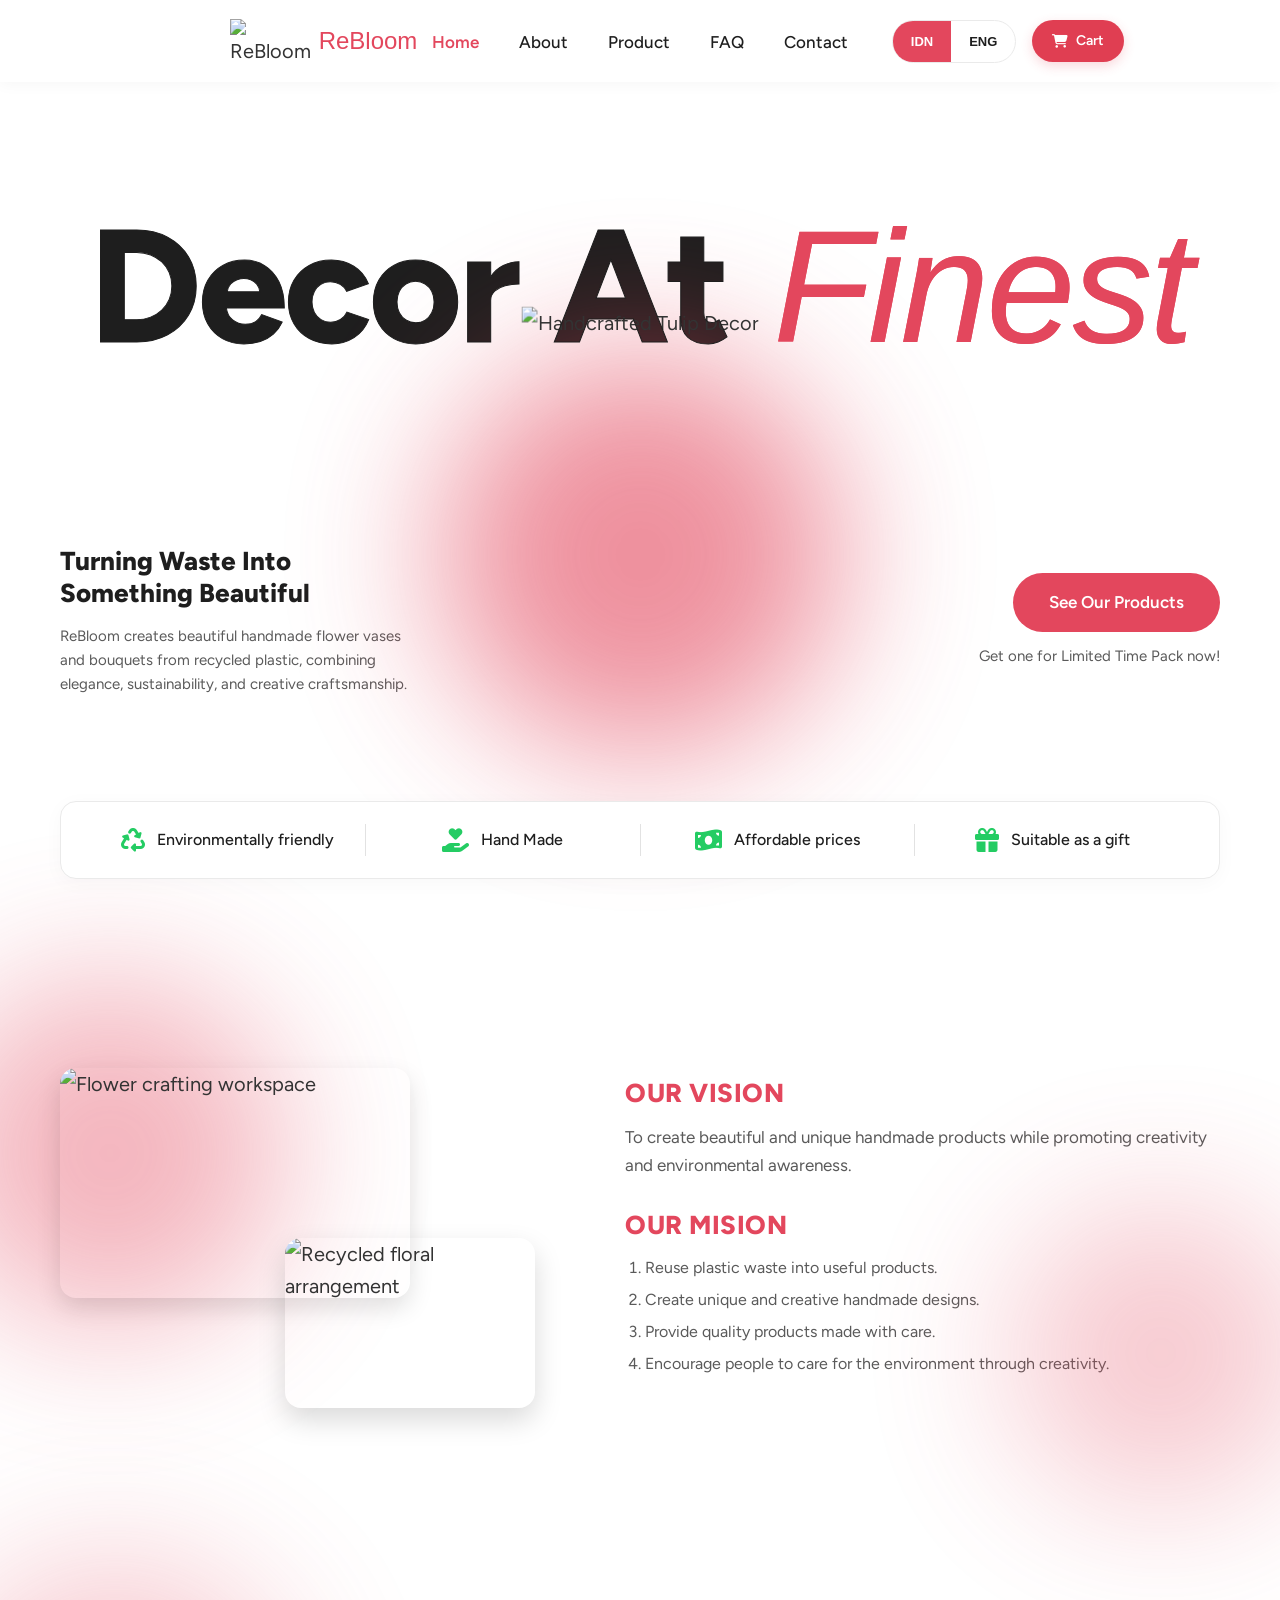
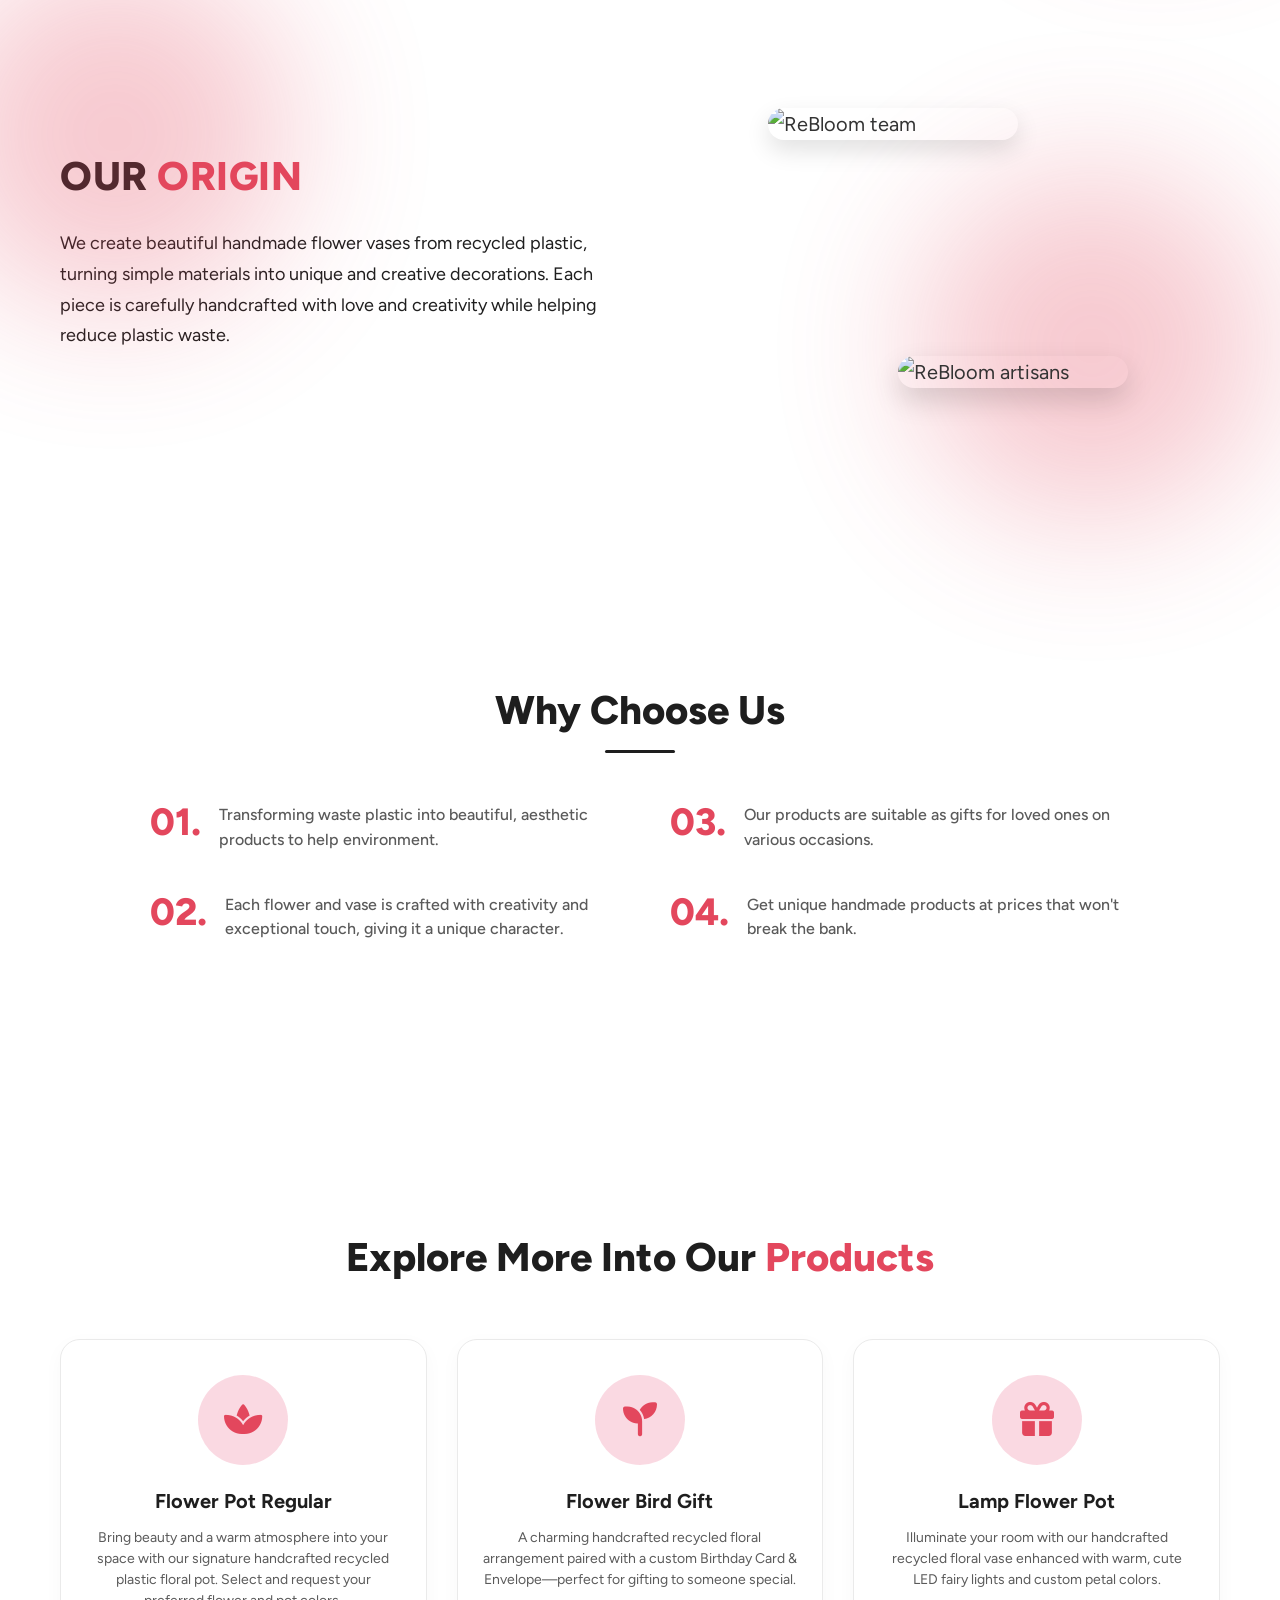
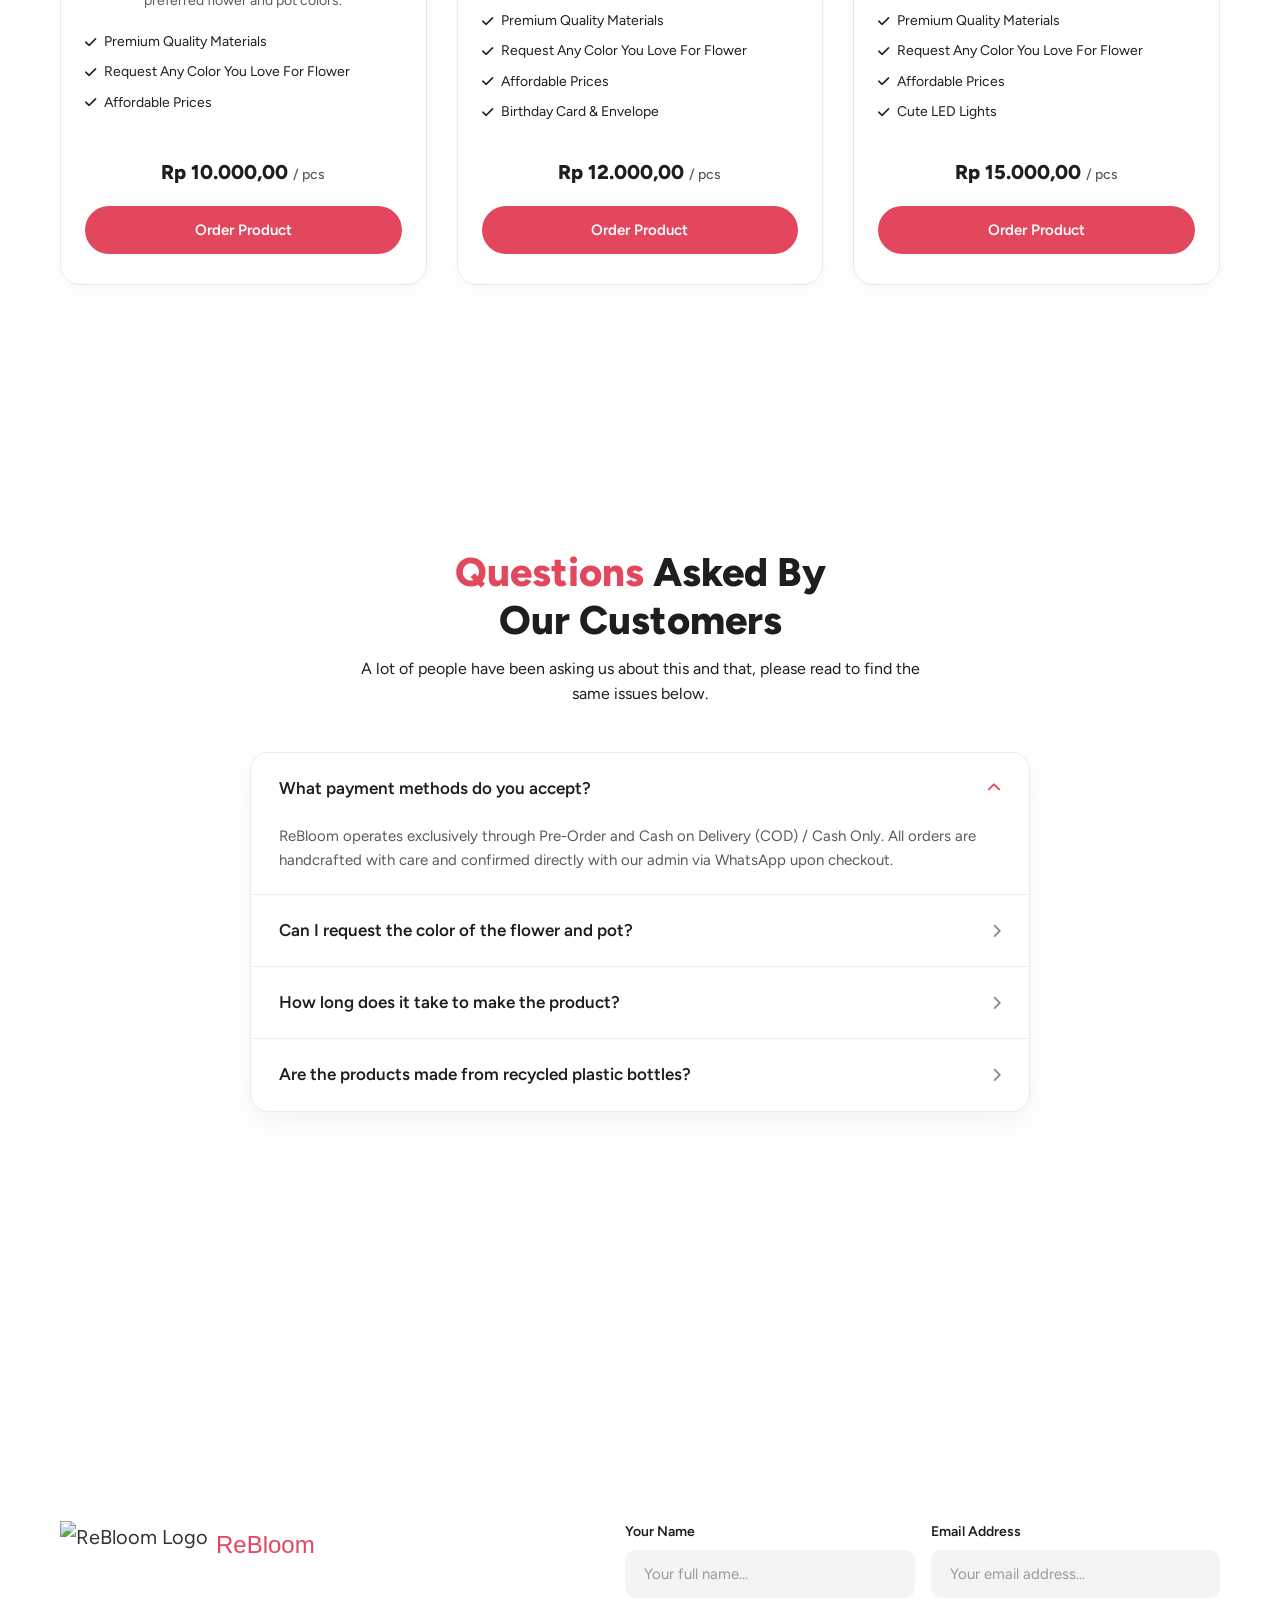
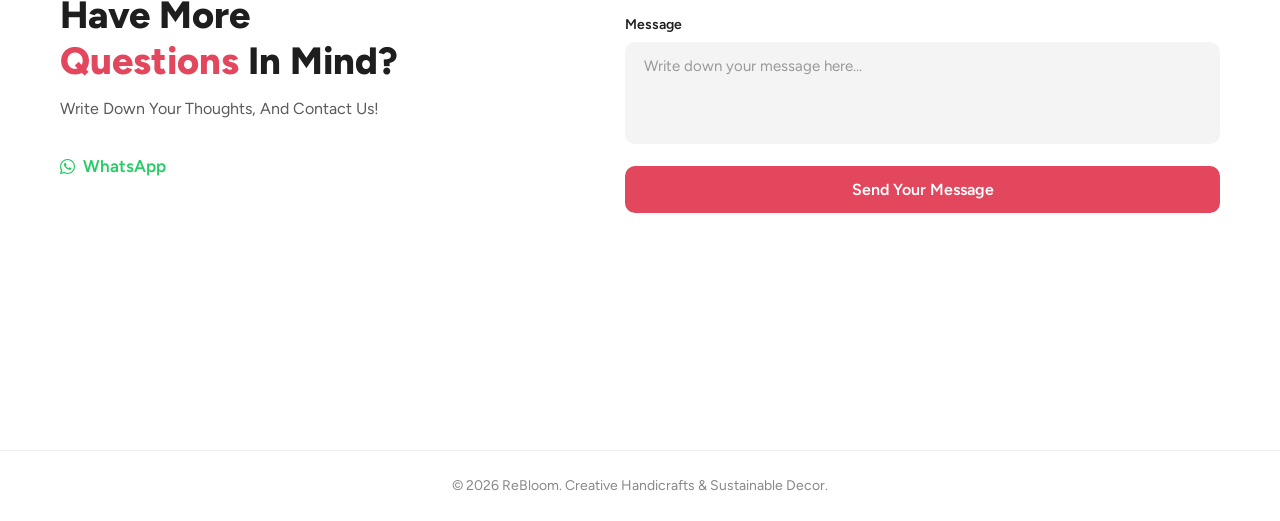
==== index.html @ a40f3939 "navfix" ====
<!DOCTYPE html>
<html lang="en">
<head>
    <meta charset="UTF-8">
    <meta name="viewport" content="width=device-width, initial-scale=1.0">
    <title>ReBloom</title>
    <meta name="description" content="ReBloom creates beautiful handmade flower vases and bouquets from recycled plastic, combining elegance, sustainability, and creative craftsmanship.">
    <link rel="icon" type="image/png" href="assets/images/Logo.png">
    <link rel="preconnect" href="https://fonts.googleapis.com">
    <link rel="preconnect" href="https://fonts.gstatic.com" crossorigin>
    <link href="https://api.fontshare.com/v2/css?f[]=telma@300,400,500,700&display=swap" rel="stylesheet">
    <link href="https://fonts.googleapis.com/css2?family=Figtree:ital,wght@0,300..900;1,300..900&display=swap" rel="stylesheet">
    <link rel="stylesheet" href="https://cdnjs.cloudflare.com/ajax/libs/font-awesome/6.4.0/css/all.min.css">
    <link rel="stylesheet" href="assets/css/style.css">
</head>
<body>
    <nav  class="navbar">
        <div class="nav_left">
            <a href="#home">
                <img src="assets/images/Logo.png" alt="ReBloom Logo" class="logo_img">
                <span class="logo_txt">ReBloom</span>
            </a>
        </div>
        
        <ul class="nav_mid">
            <li><a href="#home" class="nav_link active">Home</a></li>
            <li><a href="#about" class="nav_link">About</a></li>
            <li><a href="#products" class="nav_link">Product</a></li>
            <li><a href="#faq" class="nav_link">FAQ</a></li>
            <li><a href="#contact" class="nav_link">Contact</a></li>
        </ul>
        
        <div class="nav_right">
            <div class="lang_switch">
                <button type="button" class="lang_btn active">IDN</button>
                <button type="button" class="lang_btn">ENG</button>
            </div>
            <a href="receipt.html" class="btn_cart" aria-label="Shopping Cart">
              <i class="fa-solid fa-cart-shopping cart_icon"></i>
              <span>Cart</span>
            </a>
        </div>
    </nav>

    <section class="hero_sec" id="home">
        <div class="container hero_container">
            <div class="headline_wrapper">
                <h1 class="hero_headline hero_solid">Decor At <span class="hero_finest">Finest</span></h1>
                <h1 class="hero_headline hero_outline">Decor At <span class="hero_finest">Finest</span></h1>
            </div>
            <div class="hero_grid">
                <div class="hero_left">
                    <h2 class="hero_sub_title">Turning Waste Into<br>Something Beautiful</h2>
                    <p class="hero_desc">
                        ReBloom creates beautiful handmade flower vases and bouquets from recycled plastic, combining elegance, sustainability, and creative craftsmanship.
                    </p>
                </div>
                
                <div class="hero_center">
                    <img src="assets/images/Tulip_hero.png" alt="Handcrafted Tulip Decor" class="tulip_img">
                </div>
                
                <div class="hero_right">
                    <a href="#products" class="btn btn_primary hero_cta_btn">See Our Products</a>
                    <p class="hero_desc right_desc">
                        Get one for Limited Time Pack now!
                    </p>
                </div>
            </div>
        </div>
    </section>

    <div class="feat_wrap">
        <div class="container feat">
            <div class="feat_bar">
                <div class="feat_item">
                    <div class="feat_icon">
                        <i class="fa-solid fa-recycle"></i>
                    </div>
                    <span class="feat_txt">Environmentally friendly</span>
                </div>
                
                <div class="feat_divider"></div>
                
                <div class="feat_item">
                    <div class="feat_icon">
                        <i class="fa-solid fa-hand-holding-heart"></i>
                    </div>
                    <span class="feat_txt">Hand Made</span>
                </div>
                
                <div class="feat_divider"></div>
                
                <div class="feat_item">
                    <div class="feat_icon">
                        <i class="fa-solid fa-money-bill-wave"></i>
                    </div>
                    <span class="feat_txt">Affordable prices</span>
                </div>
                
                <div class="feat_divider"></div>
                
                <div class="feat_item">
                    <div class="feat_icon">
                        <i class="fa-solid fa-gift"></i>
                    </div>
                    <span class="feat_txt">Suitable as a gift</span>
                </div>
            </div>
        </div>
    </div>

    <section class="vm_sec" id="vision">
        <div class="container vm_box">
            <div class="vm_media">
                <img src="assets/images/VM.jpg" alt="Flower crafting workspace" class="vm_img_1">
                <img src="assets/images/BungaVM.jpg" alt="Recycled floral arrangement" class="vm_img_2">
            </div>
            
            <div class="vm">
                <div class="vm_block">
                    <h3 class="vm_title">OUR VISION</h3>
                    <p class="vm_txt">To create beautiful and unique handmade products while promoting creativity and environmental awareness.</p>
                </div>
                
                <div class="vm_block">
                    <h3 class="vm_title">OUR MISION</h3>
                    <ol class="vm_list">
                        <li>Reuse plastic waste into useful products.</li>
                        <li>Create unique and creative handmade designs.</li>
                        <li>Provide quality products made with care.</li>
                        <li>Encourage people to care for the environment through creativity.</li>
                    </ol>
                </div>
            </div>
        </div>
    </section>

    <section class="about_sec" id="about">
        <div class="container about_box">
            <div class="about">
                <h2 class="about_title">OUR <span class="hl_red">ORIGIN</span></h2>
                <p class="about_txt">
                    We create beautiful handmade flower vases from recycled plastic, turning simple materials into unique and creative decorations. Each piece is carefully handcrafted with love and creativity while helping reduce plastic waste.
                </p>
            </div>
            
            <div class="about_media">
                <div class="about_img_stack">
                    <img src="assets/images/Fotbar1.jpg" alt="ReBloom team" class="about_img_1">
                    <img src="assets/images/Fotbar2.jpg" alt="ReBloom artisans" class="about_img_2">
                </div>
            </div>
        </div>
    </section>

    <section class="why_sec">
        <div class="container">
            <div class="why_header">
                <h2 class="why_heading">Why Choose Us</h2>
                <div class="why_underline"></div>
            </div>
            
            <div class="why_grid">
                <div class="why_item">
                    <span class="why_num">01.</span>
                    <p class="why_txt">Transforming waste plastic into beautiful, aesthetic products to help environment.</p>
                </div>
                
                <div class="why_item">
                    <span class="why_num">03.</span>
                    <p class="why_txt">Our products are suitable as gifts for loved ones on various occasions.</p>
                </div>
                
                <div class="why_item">
                    <span class="why_num">02.</span>
                    <p class="why_txt">Each flower and vase is crafted with creativity and exceptional touch, giving it a unique character.</p>
                </div>
                
                <div class="why_item">
                    <span class="why_num">04.</span>
                    <p class="why_txt">Get unique handmade products at prices that won't break the bank.</p>
                </div>
            </div>
        </div>
    </section>

    <section class="prod_sec" id="products">
        <div class="container">
            <h2 class="prod_heading">Explore More Into Our <span class="hl_red">Products</span></h2>
            
            <div class="prod_grid">
                <div class="prod_card">
                    <div class="prod_thumb_box">
                        <div class="prod_thumb_circle">
                            <i class="fa-solid fa-spa"></i>
                        </div>
                    </div>
                    <h3 class="prod_title">Flower Pot Regular</h3>
                    <p class="prod_sub">Bring beauty and a warm atmosphere into your space with our signature handcrafted recycled plastic floral pot. Select and request your preferred flower and pot colors.</p>
                    <ul class="prod_feats">
                        <li><i class="fa-solid fa-check"></i> Premium Quality Materials</li>
                        <li><i class="fa-solid fa-check"></i> Request Any Color You Love For Flower</li>
                        <li><i class="fa-solid fa-check"></i> Affordable Prices</li>
                    </ul>
                    <div class="prod_price">
                        Rp 10.000,00 <span>/ pcs</span>
                    </div>
                    <a href="product.html" class="btn btn_primary prod_btn">Order Product</a>
                </div>

                <div class="prod_card">
                    <div class="prod_thumb_box">
                        <div class="prod_thumb_circle">
                            <i class="fa-solid fa-seedling"></i>
                        </div>
                    </div>
                    <h3 class="prod_title">Flower Bird Gift</h3>
                    <p class="prod_sub">A charming handcrafted recycled floral arrangement paired with a custom Birthday Card & Envelope—perfect for gifting to someone special.</p>
                    <ul class="prod_feats">
                        <li><i class="fa-solid fa-check"></i> Premium Quality Materials</li>
                        <li><i class="fa-solid fa-check"></i> Request Any Color You Love For Flower</li>
                        <li><i class="fa-solid fa-check"></i> Affordable Prices</li>
                        <li><i class="fa-solid fa-check"></i> <span>Birthday Card & Envelope</span></li>
                    </ul>
                    <div class="prod_price">
                        Rp 12.000,00 <span>/ pcs</span>
                    </div>
                    <a href="product_2.html" class="btn btn_primary prod_btn">Order Product</a>
                </div>

                <div class="prod_card">
                    <div class="prod_thumb_box">
                        <div class="prod_thumb_circle">
                            <i class="fa-solid fa-gift"></i>
                        </div>
                    </div>
                    <h3 class="prod_title">Lamp Flower Pot</h3>
                    <p class="prod_sub">Illuminate your room with our handcrafted recycled floral vase enhanced with warm, cute LED fairy lights and custom petal colors.</p>
                    <ul class="prod_feats">
                        <li><i class="fa-solid fa-check"></i> Premium Quality Materials</li>
                        <li><i class="fa-solid fa-check"></i> Request Any Color You Love For Flower</li>
                        <li><i class="fa-solid fa-check"></i> Affordable Prices</li>
                        <li><i class="fa-solid fa-check"></i> <span>Cute LED Lights</span></li>
                    </ul>
                    <div class="prod_price">
                        Rp 15.000,00 <span>/ pcs</span>
                    </div>
                    <a href="product_3.html" class="btn btn_primary prod_btn">Order Product</a>
                </div>
            </div>
        </div>
    </section>

    <section class="faq_sec" id="faq">
        <div class="container">
            <h2 class="faq_heading"><span class="hl_red">Questions</span> Asked By<br>Our Customers</h2>
            <p class="faq_sub">A lot of people have been asking us about this and that, please read to find the same issues below.</p>
            
            <div class="faq_box">
                <div class="faq_item active">
                    <div class="faq_q">
                        <span>What payment methods do you accept?</span>
                        <i class="fa-solid fa-chevron-up faq_icon"></i>
                    </div>
                    <div class="faq_a">
                        <p>ReBloom operates exclusively through Pre-Order and Cash on Delivery (COD) / Cash Only. All orders are handcrafted with care and confirmed directly with our admin via WhatsApp upon checkout.</p>
                    </div>
                </div>

                <div class="faq_item">
                    <div class="faq_q">
                        <span>Can I request the color of the flower and pot?</span>
                        <i class="fa-solid fa-chevron-right faq_icon"></i>
                    </div>
                    <div class="faq_a">
                        <p>Unfortunately, we only offer four custom color palettes for the flower petals.</p>
                    </div>
                </div>

                <div class="faq_item">
                    <div class="faq_q">
                        <span>How long does it take to make the product?</span>
                        <i class="fa-solid fa-chevron-right faq_icon"></i>
                    </div>
                    <div class="faq_a">
                        <p>Crafting takes approximately 2-4 business days depending on order volume and the intricacy of your custom request.</p>
                    </div>
                </div>

                <div class="faq_item">
                    <div class="faq_q">
                        <span>Are the products made from recycled plastic bottles?</span>
                        <i class="fa-solid fa-chevron-right faq_icon"></i>
                    </div>
                    <div class="faq_a">
                        <p>Yes, 100% of our materials are sourced from thoroughly cleaned, processed post-consumer recycled plastic bottles.</p>
                    </div>
                </div>
            </div>
        </div>
    </section>

    <section class="contact_sec" id="contact">
        <div class="container contact_box">
            <div class="contact_left">
                <div class="contact_logo_box">
                    <img src="assets/images/Logo.png" alt="ReBloom Logo" class="contact_logo">
                    <span class="contact_logo_txt">ReBloom</span>
                </div>
                <h2 class="contact_title">Have More<br><span class="hl_red">Questions</span> In Mind?</h2>
                <p class="contact_sub">Write Down Your Thoughts, And Contact Us!</p>
                
                <a href="whatsapp://send?phone=6285955044663" target="_blank" rel="noopener noreferrer" class="contact_wa_btn">
                    <i class="fa-brands fa-whatsapp"></i> WhatsApp
                </a>
            </div>
            
            <div class="contact_right">
                <form class="contact_form" id="contact_form">
                    <div class="form_row">
                        <div class="form_grp">
                            <label class="form_lbl" for="user_name">Your Name</label>
                            <input type="text" id="user_name" class="form_inp" placeholder="Your full name..." required>
                        </div>
                        <div class="form_grp">
                            <label class="form_lbl" for="user_email">Email Address</label>
                            <input type="email" id="user_email" class="form_inp" placeholder="Your email address..." required>
                        </div>
                    </div>
                    <div class="form_grp">
                        <label class="form_lbl" for="user_msg">Message</label>
                        <textarea id="user_msg" class="form_inp form_txt" placeholder="Write down your message here..." rows="4" required></textarea>
                    </div>
                    <button type="submit" class="btn btn_primary contact_submit_btn">Send Your Message</button>
                </form>
            </div>
        </div>
    </section>

    <footer class="footer">
        <div class="container">
            <p class="footer_txt">&copy; 2026 ReBloom. Creative Handicrafts &amp; Sustainable Decor.</p>
        </div>
    </footer>

    <script src="assets/js/script.js"></script>
</body>
</html>
---- assets/css/style.css ----
@import url('https://api.fontshare.com/v2/css?f[]=telma@300,400,500,700&display=swap');
@import url('https://fonts.googleapis.com/css2?family=Figtree:ital,wght@0,300..900;1,300..900&display=swap');


* {
    margin: 0;
    padding: 0;
    box-sizing: border-box;
}

html {
    scroll-behavior: smooth;
}

body {
    font-family: 'Figtree', sans-serif;
    color: #333333;
    background-color: #FFFFFF;
    line-height: 1.6;
    font-size: 20px;
    overflow-x: hidden;
}

.container {
    width: 100%;
    max-width: 1200px;
    margin: 0 auto;
    padding: 0 20px;
}

a {
    text-decoration: none;
    color: inherit;
    transition: color 0.3s ease, transform 0.3s ease;
}

ul, ol {
    list-style: none;
}

img {
    max-width: 100%;
    height: auto;
    display: block;
}

.hl_red {
    color: #E3475D !important;
}

.font_telma {
    font-family: 'Telma', sans-serif;
}

.btn {
    display: inline-block;
    padding: 12px 32px;
    font-family: 'Figtree', sans-serif;
    font-size: 16px;
    font-weight: 600;
    border-radius: 50px;
    text-align: center;
    cursor: pointer;
    border: none;
    transition: transform 0.3s ease, box-shadow 0.3s ease, background-color 0.3s ease;
}

.btn_primary {
    background-color: #E3475D;
    color: #FFFFFF;
}

.btn_primary:hover {
    background-color: #cc374c;
    transform: translateY(-2px);
}



.navbar {
    display: flex;
    justify-content: space-between;
    align-items: center;
    padding: 1.2rem 6%;
    position: fixed;
    top: 0;
    left: 0;
    width: 100%;
    z-index: 1000;
    background-color: rgba(255, 255, 255, 0.96);
    backdrop-filter: blur(8px);
    box-shadow: 0 2px 15px rgba(0, 0, 0, 0.04);
}

.nav_left a {
    display: flex;
    align-items: center;
    margin-left: 60%;
}

.logo_img {
    height: 44px;
    width: auto;
    object-fit: contain;
}

.logo_txt {
    font-family: 'Telma', sans-serif;
    font-size: 24px;
    font-weight: 500;
    color: #E3475D;
    margin-left: 8px;
}

.nav_mid {
    display: flex;
    gap: 2.5rem;
    align-items: center;
    position: absolute;
    left: 50%;
    transform: translateX(-50%);
}

.nav_link {
    font-size: 17px;
    font-weight: 500;
    color: #1E1E1E;
    position: relative;
    padding: 4px 0;
}

.nav_link:hover,
.nav_link.active {
    color: #E3475D;
    font-weight: 600;
}

.nav_right {
    display: flex;
    align-items: center;
    gap: 16px;
    margin-right: 7%;
}

.lang_switch {
    display: flex;
    align-items: center;
    border: 1.5px solid #EAEAEA;
    border-radius: 30px;
    background-color: #FFFFFF;
}

.lang_btn {
    border: none;
    background: transparent;
    padding: 13px 18px;
    font-size: 13px;
    font-weight: 700;
    color: #1E1E1E;
    cursor: pointer;
    transition: all 0.2s ease;
}

.lang_btn:first-child {
    border-radius: 20px 0 0 20px;
}

.lang_btn:last-child {
    border-radius: 0 20px 20px 0;
}

.lang_btn.active {
    background-color: #E3475D;
    color: #FFFFFF;
}

.btn_cart {
  display: inline-flex;
  align-items: center;
  gap: 8px;
  background-color: #e03e52;
  color: #ffffff;
  padding: 10px 20px;
  border-radius: 999px;
  font-size: 14px;
  font-weight: 600;
  box-shadow: 0 4px 12px rgba(224, 62, 82, 0.2);
}

.btn_cart:hover {
  background-color: #c83244;
  transform: translateY(-1px);
}

.cart_icon {
  font-size: 14px;
  line-height: 1;
}


.hero_sec {
    min-height: 85vh;
    display: flex;
    align-items: center;
    justify-content: center;
    background-color: #FFFFFF;
    padding: 120px 0 60px 0;
    position: relative;
    text-align: center;
}

.hero_container {
    display: flex;
    flex-direction: column;
    align-items: center;
    width: 100%;
    height: 45vh;
    position: relative;
}

.headline_wrapper {
    position: relative;
    width: 100%;
    height: 160px;
    display: flex;
    justify-content: center;
    margin-bottom: 20px;
}

.hero_headline {
    font-family: 'Figtree', sans-serif;
    font-size: 160px;
    font-weight: 750;
    line-height: 0.95;
    color: #1E1E1E;
    letter-spacing: -3px;
    margin-bottom: 20px;
    width: 100%;
    z-index: 1;
    position: absolute;
    top: 0;
}

.hero_headline.hero_outline {
    color: transparent;
    -webkit-text-stroke: 1px #1E1E1E;
    z-index: 3;
}

.hero_headline span {
    color: #E3475D;
    -webkit-text-stroke: 0px;
}

.hero_finest {
    font-family: 'Telma', sans-serif;
    font-weight: 400;
    color: #E3475D;
    font-style: italic;
    margin-left: 10px;
}

.hero_grid {
    display: grid;
    grid-template-columns: 1fr auto 1fr;
    align-items: center;
    gap: 40px;
    width: 100%;
    margin-top: 250px;
}

.hero_left {
    text-align: left;
    max-width: 360px;
}

.hero_sub_title {
    font-family: 'Figtree', sans-serif;
    font-size: 26px;
    font-weight: 800;
    color: #1E1E1E;
    line-height: 1.25;
    margin-bottom: 14px;
}

.hero_desc {
    font-size: 15px;
    color: #5A5A5A;
}

.hero_center {
    position: absolute;
    top: 85%;
    left: 50%;
    transform: translate(-50%, -50%);
    z-index: 2;
    pointer-events: none;
}

.hero_center::after {
    content: '';
    position: absolute;
    top: 50%;
    left: 50%;
    transform: translate(-50%, -50%);
    width: 400px;
    height: 400px;
    background-color: #E3475D;
    border-radius: 50%;
    filter: blur(75px);
    opacity: 0.6;
    z-index: -1;
}

.tulip_img {
    height: 495px;
    width: auto;
    object-fit: contain;
    transition: transform 0.4s ease;
}

.hero_right {
    display: flex;
    flex-direction: column;
    align-items: flex-end;
    text-align: right;
    grid-column: 3;
    width: 100%;
    height: 100%;
    margin-top: 185px;
}

.hero_cta_btn {
    padding: 16px 36px;
    font-size: 17px;
    font-weight: 600;
    bottom: 12px;
}

.right_desc {
    font-size: 15px;
    color: #5A5A5A;
    margin-top: 12px;
}



.container.feat {
    z-index: 3;
}

.feat_wrap {
    min-height: 20vh;
    display: flex;
    align-items: center;
    padding: 30px 0 60px 0;
    background-color: #FFFFFF;
}

.feat_bar {
    background: #FFFFFF;
    border: 1.5px solid #EAEAEA;
    border-radius: 16px;
    padding: 22px 30px;
    display: flex;
    justify-content: space-between;
    align-items: center;
    box-shadow: 0 4px 20px rgba(0, 0, 0, 0.03);
    width: 100%;
}

.feat_item {
    display: flex;
    align-items: center;
    gap: 12px;
    flex: 1;
    justify-content: center;
}

.feat_divider {
    width: 1px;
    height: 32px;
    background-color: #E2E2E2;
}

.feat_icon {
    font-size: 24px;
    color: #24CC63;
    display: flex;
    align-items: center;
    justify-content: center;
}

.feat_txt {
    font-size: 16px;
    font-weight: 500;
    color: #1E1E1E;
}



.vm_sec {
    min-height: 75vh;
    display: flex;
    align-items: center;
    background-color: #FFFFFF;
    padding: 0 0 90px 0;
    margin-bottom: -20px;
}

.vm_box {
    display: flex;
    align-items: center;
    gap: 70px;
    width: 100%;
}

.vm_media {
    flex: 1;
    position: relative;
    height: 340px;
    display: flex;
    align-items: center;
}

.vm_media::after {
    content: '';
    position: absolute;
    top: 25%;
    left: 10%;
    transform: translate(-50%, -50%);
    width: 350px; 
    height: 350px;
    background-color: #E3475D;
    border-radius: 50%;
    filter: blur(75px);
    opacity: 0.4;
    z-index: 0;
    pointer-events: none; 
}

.vm_img_1 {
    width: 350px;
    height: 230px;
    border-radius: 16px;
    box-shadow: 0 10px 25px rgba(0, 0, 0, 0.12);
    position: absolute;
    top: 0;
    left: 0;
    z-index: 1;
    transition: transform 0.3s ease;
}

.vm_img_2 {
    width: 250px;
    height: 170px;
    border-radius: 16px;
    box-shadow: 0 12px 28px rgba(0, 0, 0, 0.15);
    position: absolute;
    bottom: 0;
    right: 20px;
    z-index: 2;
    transition: transform 0.3s ease;
}

.vm_img_1:hover,
.vm_img_2:hover {
    transform: scale(1.03);
}

.vm {
    flex: 1.2;
    position: relative;
}

.vm::after {
    content: '';
    position: absolute;
    top: 85%;
    left: 90%;
    transform: translate(-50%, -50%);
    width: 300px; 
    height: 300px;
    background-color: #E3475D;
    border-radius: 50%;
    filter: blur(75px);
    opacity: 0.29;
    z-index: 0;
    pointer-events: none; 
}

.vm_block {
    margin-bottom: 26px;
}

.vm_title {
    font-family: 'Figtree', sans-serif;
    font-size: 26px;
    font-weight: 800;
    color: #E3475D;
    margin-bottom: 10px;
    letter-spacing: 0.5px;
}

.vm_txt {
    font-size: 17px;
    color: #5A5A5A;
    line-height: 1.6;
}

.vm_list {
    list-style-type: decimal;
    margin-top: 10px;
    padding-left: 20px;
}

.vm_list li {
    font-size: 16px;
    color: #5A5A5A;
    margin-bottom: 8px;
    line-height: 1.5;
}



.about_sec {
    min-height: 55vh;
    display: flex;
    align-items: center;
    padding: 100px 0;
}

.about_box {
    display: flex;
    align-items: center;
    gap: 70px;
    width: 100%;
}

.about {
    flex: 1;
    position: relative;
}

.about_title {
    font-family: 'Figtree', sans-serif;
    font-size: 40px;
    font-weight: 800;
    color: #1E1E1E;
    margin-bottom: 20px;
    letter-spacing: 0.5px;
}

.about_title::before {
    content: '';
    position: absolute;
    top: -5%;
    left: 10%;
    transform: translate(-50%, -50%);
    width: 350px; 
    height: 350px;
    background-color: #E3475D;
    border-radius: 50%;
    filter: blur(75px);
    opacity: 0.29;
    z-index: 0;
    pointer-events: none; 
}

.about_txt {
    font-size: 18px;
    color: #1E1E1E;
    line-height: 1.7;
    font-weight: 400;
}

.about_media {
    flex: 1;
    display: flex;
    justify-content: center;
}

.about_img_stack {
    position: relative;
    width: 360px;
    height: 280px;
}

.about_img_stack::before {
    content: '';
    position: absolute;
    top: 85%;
    left: 90%;
    transform: translate(-50%, -50%);
    width: 350px; 
    height: 350px;
    background-color: #E3475D;
    border-radius: 50%;
    filter: blur(75px);
    opacity: 0.29;
    z-index: 0;
    pointer-events: none; 
}

.about_img_1 {
    width: 250px;
    border-radius: 16px;
    position: absolute;
    top: 0;
    left: 0;
    box-shadow: 0 10px 25px rgba(0, 0, 0, 0.12);
    z-index: 1;
    transition: transform 0.3s ease;
}

.about_img_2 {
    width: 230px;
    border-radius: 16px;
    position: absolute;
    bottom: 0;
    right: 0;
    box-shadow: 0 12px 28px rgba(0, 0, 0, 0.15);
    z-index: 2;
    transition: transform 0.3s ease;
}

.about_img_1:hover, 
.about_img_2:hover {
    transform: scale(1.03);
}



.why_sec {
    min-height: 70vh;
    display: flex;
    align-items: center;
    background-color: #FFFFFF;
    padding: 100px 0;
}

.why_header {
    text-align: center;
    margin-bottom: 50px;
    display: flex;
    flex-direction: column;
    align-items: center;
}

.why_heading {
    font-family: 'Figtree', sans-serif;
    font-size: 40px;
    font-weight: 800;
    color: #1E1E1E;
    margin-bottom: 8px;
}

.why_underline {
    width: 70px;
    height: 3px;
    background-color: #1E1E1E;
    border-radius: 2px;
}

.why_grid {
    display: grid;
    grid-template-columns: 1fr 1fr;
    gap: 40px 60px;
    max-width: 980px;
    margin: 0 auto;
}

.why_item {
    display: flex;
    align-items: flex-start;
    gap: 18px;
}

.why_num {
    font-family: 'Figtree', sans-serif;
    font-size: 38px;
    font-weight: 800;
    color: #E3475D;
    line-height: 1;
}

.why_txt {
    font-size: 16px;
    color: #5A5A5A;
    line-height: 1.55;
    font-weight: 500;
}



.prod_sec {
    min-height: 90vh;
    display: flex;
    align-items: center;
    background-color: #FFFFFF;
    padding: 100px 0;
}

.prod_heading {
    font-family: 'Figtree', sans-serif;
    font-size: 40px;
    font-weight: 800;
    text-align: center;
    color: #1E1E1E;
    margin-bottom: 50px;
}

.prod_grid {
    display: grid;
    grid-template-columns: repeat(3, 1fr);
    gap: 30px;
}

.prod_card {
    background: #FFFFFF;
    border: 1.5px solid #EAEAEA;
    border-radius: 20px;
    padding: 35px 24px 30px 24px;
    display: flex;
    flex-direction: column;
    text-align: center;
    box-shadow: 0 6px 20px rgba(0, 0, 0, 0.03);
    transition: transform 0.3s ease, box-shadow 0.3s ease;
}

.prod_feats li span {
    /* font-size: 14px; */
    font-weight: 400;
    color: #1E1E1E;
    transition: font-weight 0.4s ease, color 0.4s ease; 
}

.prod_card:hover {
    transform: translateY(-5px);
    box-shadow: 0 12px 28px rgba(0, 0, 0, 0.08);

    .prod_feats li span {
        font-weight: 650;
        color: #E3475D;
    }
}

.prod_thumb_box {
    margin-bottom: 20px;
    display: flex;
    justify-content: center;
}

.prod_thumb_circle {
    width: 90px;
    height: 90px;
    border-radius: 50%;
    background-color: #f5b0c47b;
    color: #E3475D;
    display: flex;
    align-items: center;
    justify-content: center;
    font-size: 34px;
}

.prod_title {
    font-family: 'Figtree', sans-serif;
    font-size: 20px;
    font-weight: 700;
    color: #1E1E1E;
    margin-bottom: 10px;
}

.prod_sub {
    font-size: 14px;
    color: #5A5A5A;
    margin-bottom: 20px;
    line-height: 1.5;
}

.prod_feats {
    text-align: left;
    margin-bottom: 24px;
    flex: 1;
}

.prod_feats li {
    font-size: 14px;
    color: #1E1E1E;
    margin-bottom: 8px;
    display: flex;
    align-items: center;
    gap: 8px;
}

.prod_feats li i {
    font-size: 13px;
}

/* .prod_span_2 {
    font-weight: 800;
    color: #E3475D;
}

.prod_span_3 {
    font-weight: 800;
    color: #E3475D;
} */

.prod_price {
    font-family: 'Figtree', sans-serif;
    font-size: 20px;
    font-weight: 800;
    color: #1E1E1E;
    margin-bottom: 18px;
}

.prod_price span {
    font-size: 14px;
    font-weight: 500;
    color: #5A5A5A;
}

.prod_btn {
    width: 100%;
    padding: 12px;
    font-size: 15px;
    border-radius: 30px;
}



.faq_sec {
    min-height: 100vh;
    display: flex;
    align-items: center;
    padding: 100px 0 110px 0;
}

.faq_heading {
    font-family: 'Figtree', sans-serif;
    font-size: 40px;
    font-weight: 800;
    text-align: center;
    color: #1E1E1E;
    line-height: 1.2;
    margin-bottom: 12px;
}

.faq_sub {
    font-size: 16px;
    text-align: center;
    color: #1E1E1E;
    max-width: 600px;
    margin: 0 auto 45px auto;
}

.faq_box {
    max-width: 780px;
    margin: 0 auto;
    background: #FFFFFF;
    border: 1.5px solid #EAEAEA;
    border-radius: 18px;
    overflow: hidden;
    box-shadow: 0 10px 30px rgba(0, 0, 0, 0.05);
    width: 100%;
}

.faq_item {
    border-bottom: 1px solid #EEEEEE;
}

.faq_item:last-child {
    border-bottom: none;
}

.faq_q {
    padding: 22px 28px;
    display: flex;
    justify-content: space-between;
    align-items: center;
    cursor: pointer;
    font-weight: 600;
    font-size: 17px;
    color: #1E1E1E;
    transition: background-color 0.2s ease, color 0.2s ease;
}

.faq_q:hover {
    background-color: #FAFAFA;
    color: #E3475D;
}

.faq_icon {
    font-size: 14px;
    color: #888888;
    transition: transform 0.3s ease;
}

.faq_item.active .faq_icon {
    color: #E3475D;
}

.faq_a {
    padding: 0 28px 22px 28px;
    font-size: 15px;
    color: #5A5A5A;
    line-height: 1.6;
    display: none;
}

.faq_item.active .faq_a {
    display: block;
}



.contact_sec {
    min-height: 85vh;
    display: flex;
    align-items: center;
    background-color: #FFFFFF;
    padding: 100px 0;
}

.contact_box {
    display: flex;
    gap: 70px;
    align-items: flex-start;
    width: 100%;
}

.contact_left {
    flex: 1;
}

.contact_logo_box {
    display: flex;
    align-items: center;
    margin-bottom: 24px;
}

.contact_logo {
    height: 48px;
    width: auto;
}

.contact_logo_txt {
    font-family: 'Telma', sans-serif;
    font-size: 24px;
    font-weight: 500;
    color: #E3475D;
    margin-left: 8px;
}

.contact_title {
    font-family: 'Figtree', sans-serif;
    font-size: 38px;
    font-weight: 800;
    color: #1E1E1E;
    line-height: 1.2;
    margin-bottom: 12px;
}

.contact_sub {
    font-size: 16px;
    color: #5A5A5A;
    margin-bottom: 28px;
}

.contact_wa_btn {
    display: inline-flex;
    align-items: center;
    gap: 8px;
    color: #24CC63;
    font-size: 17px;
    font-weight: 600;
    transition: transform 0.2s ease;
}

.contact_wa_btn:hover {
    transform: translateX(4px);
}

.contact_right {
    flex: 1.2;
}

.contact_form {
    display: flex;
    flex-direction: column;
    gap: 16px;
}

.form_row {
    display: flex;
    gap: 16px;
}

.form_grp {
    flex: 1;
    display: flex;
    flex-direction: column;
    gap: 6px;
}

.form_lbl {
    font-size: 14px;
    font-weight: 600;
    color: #1E1E1E;
}

.form_inp {
    width: 100%;
    padding: 14px 18px;
    background-color: #F4F4F4;
    border: 1px solid transparent;
    border-radius: 10px;
    font-family: 'Figtree', sans-serif;
    font-size: 15px;
    color: #1E1E1E;
    outline: none;
    transition: background-color 0.3s ease, border-color 0.3s ease;
}

.form_inp::placeholder {
    color: #999999;
}

.form_inp:focus {
    background-color: #FFFFFF;
    border-color: #E3475D;
}

.form_txt {
    resize: none;
}

.contact_submit_btn {
    width: 100%;
    background-color: #E3475D;
    color: #FFFFFF;
    border-radius: 10px;
    padding: 14px;
    font-size: 16px;
    font-weight: 600;
    margin-top: 6px;
}

.contact_submit_btn:hover {
    background-color: #cc374c;
}



.footer {
    background-color: #FFFFFF;
    padding: 24px 20px;
    text-align: center;
    border-top: 1px solid #EFEFEF;
}

.footer_txt {
    font-size: 14px;
    color: #888888;
}


/* --- Responsive Media Queries --- */
@media (max-width: 1200px) {
    .hero_headline {
        font-size: 130px;
    }
}

@media (max-width: 992px) {
    .hero_sec,
    .feat_wrap,
    .vm_sec,
    .about_sec,
    .why_sec,
    .prod_sec,
    .faq_sec,
    .contact_sec {
        min-height: auto;
        padding: 70px 0;
    }

    .hero_sec {
        padding: 120px 0 60px 0;
    }

    .hero_headline {
        font-size: 96px;
    }

    .hero_grid {
        grid-template-columns: 1fr;
        text-align: center;
        gap: 30px;
    }

    .hero_left {
        max-width: 100%;
        text-align: center;
    }

    .hero_right {
        justify-content: center;
    }

    .tulip_img {
        height: 240px;
    }

    .vm_box, 
    .about_box, 
    .contact_box {
        flex-direction: column;
        text-align: center;
        gap: 40px;
    }

    .vm, 
    .about, 
    .contact_left {
        max-width: 100%;
    }

    .vm_media,
    .about_media {
        width: 100%;
        max-width: 380px;
        margin: 0 auto;
        justify-content: center;
    }

    .feat_bar {
        flex-direction: column;
        gap: 20px;
        padding: 24px;
    }

    .feat_divider {
        width: 80%;
        height: 1px;
    }

    .why_grid, 
    .prod_grid {
        grid-template-columns: 1fr;
        max-width: 480px;
        margin: 0 auto;
    }

    .contact_wa_btn {
        justify-content: center;
    }
}

@media (max-width: 576px) {
    .hero_headline {
        font-size: 64px;
        letter-spacing: -1px;
    }

    .hero_sub_title {
        font-size: 22px;
    }

    .nav_mid {
        display: none;
    }

    .form_row {
        flex-direction: column;
    }

    .about_title,
    .why_heading,
    .prod_heading,
    .faq_heading,
    .contact_title {
        font-size: 30px;
    }
}
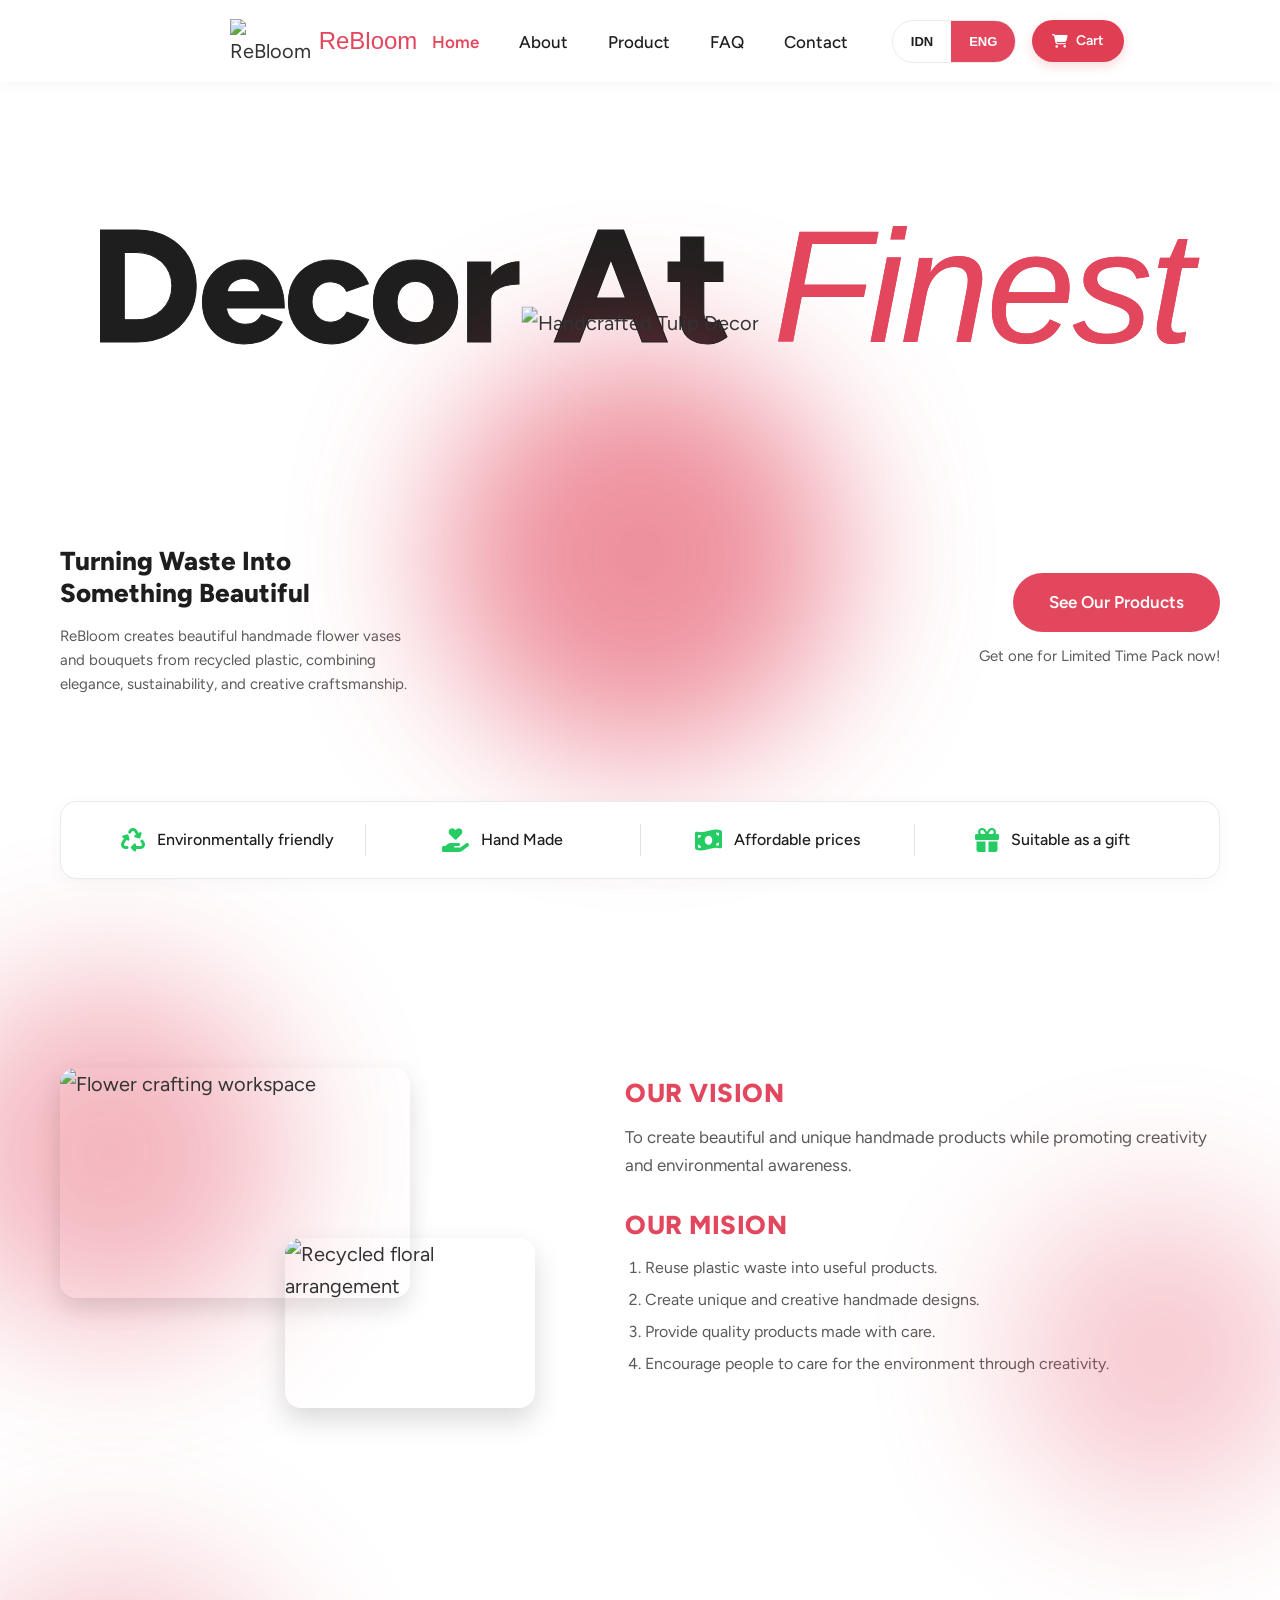
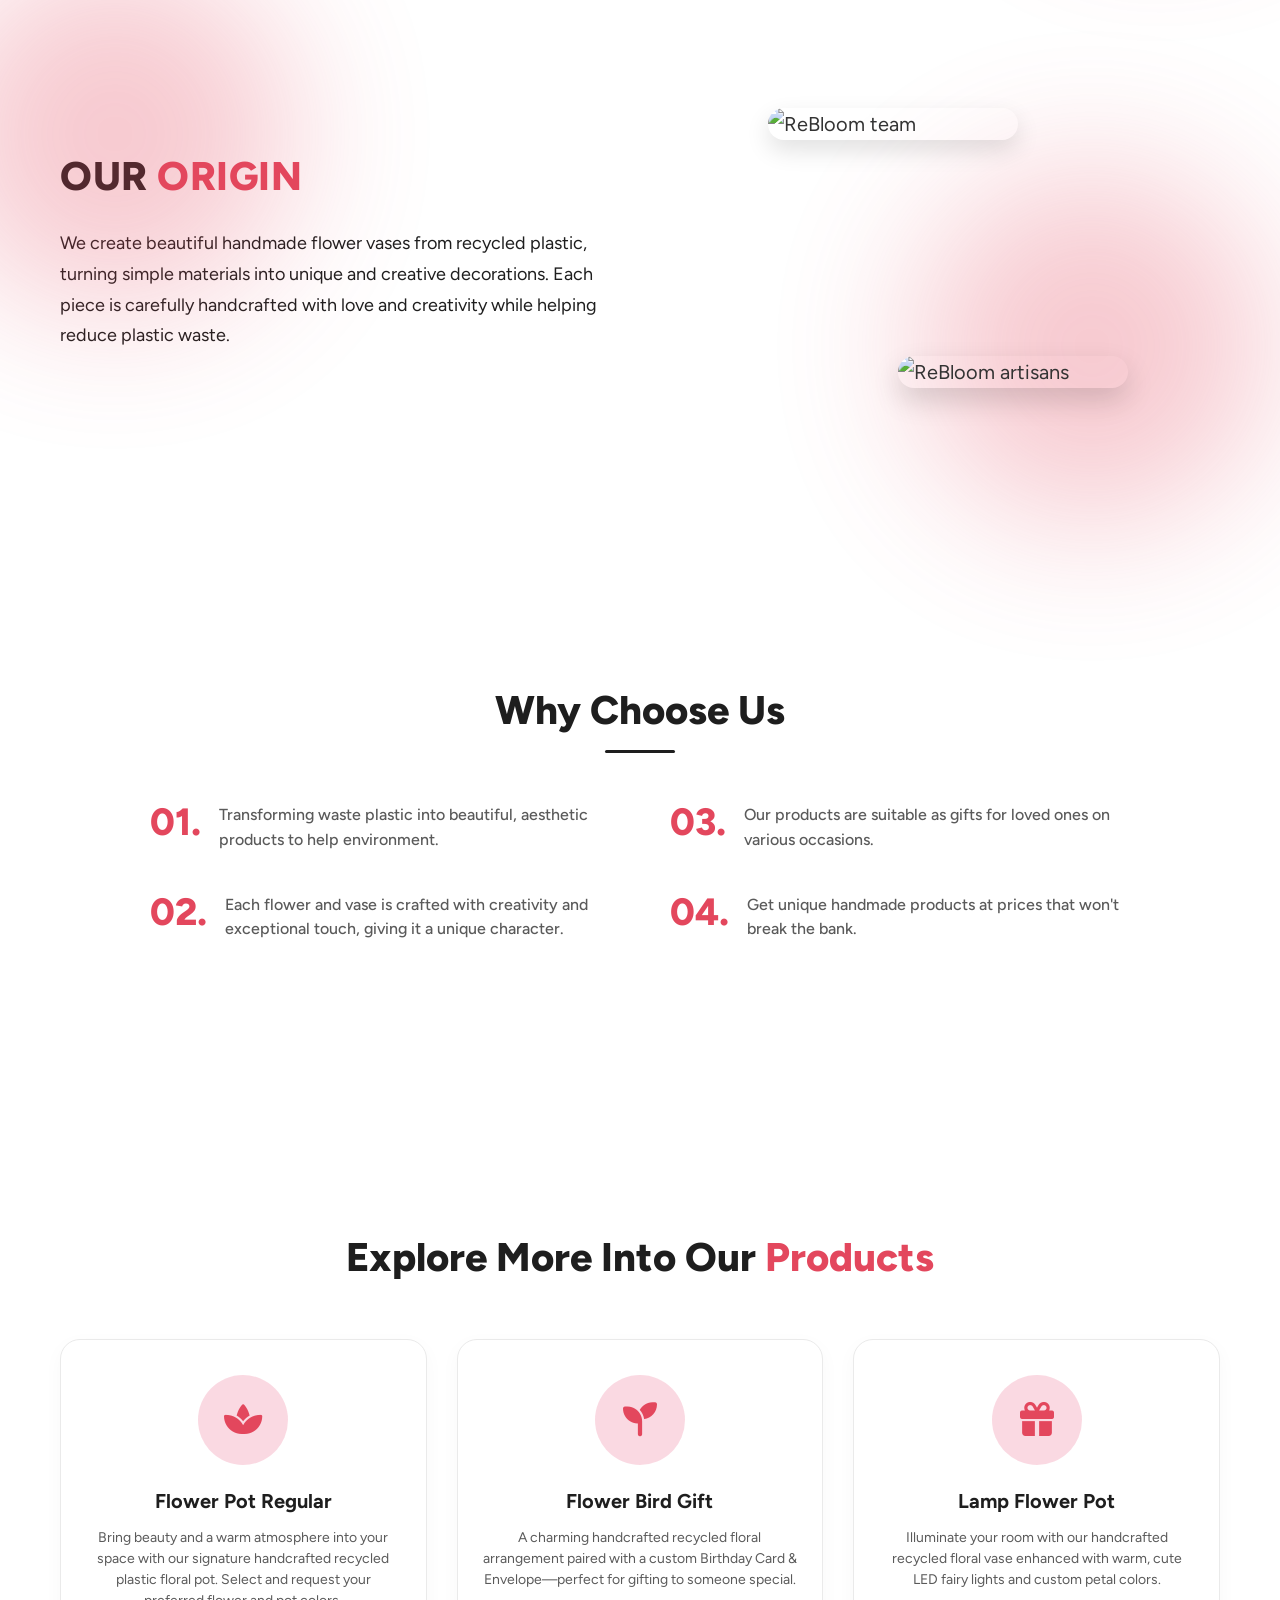
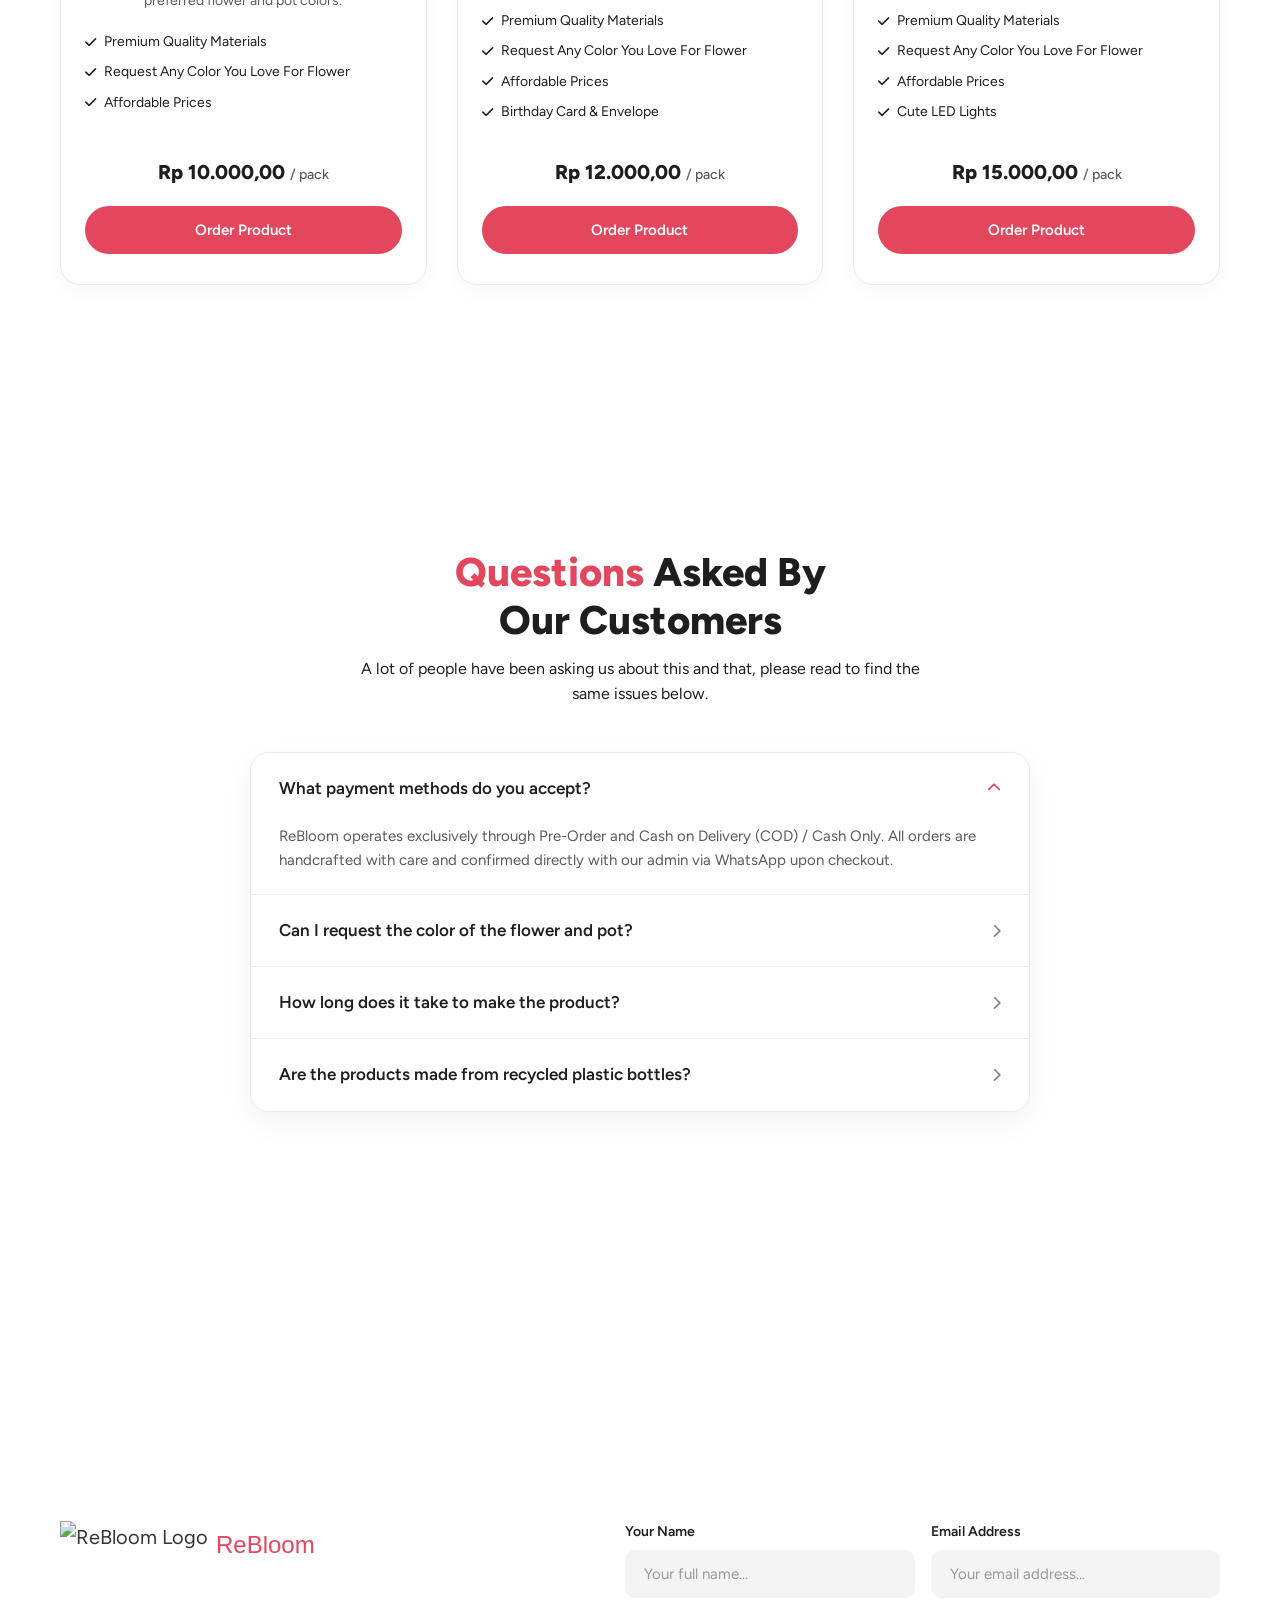
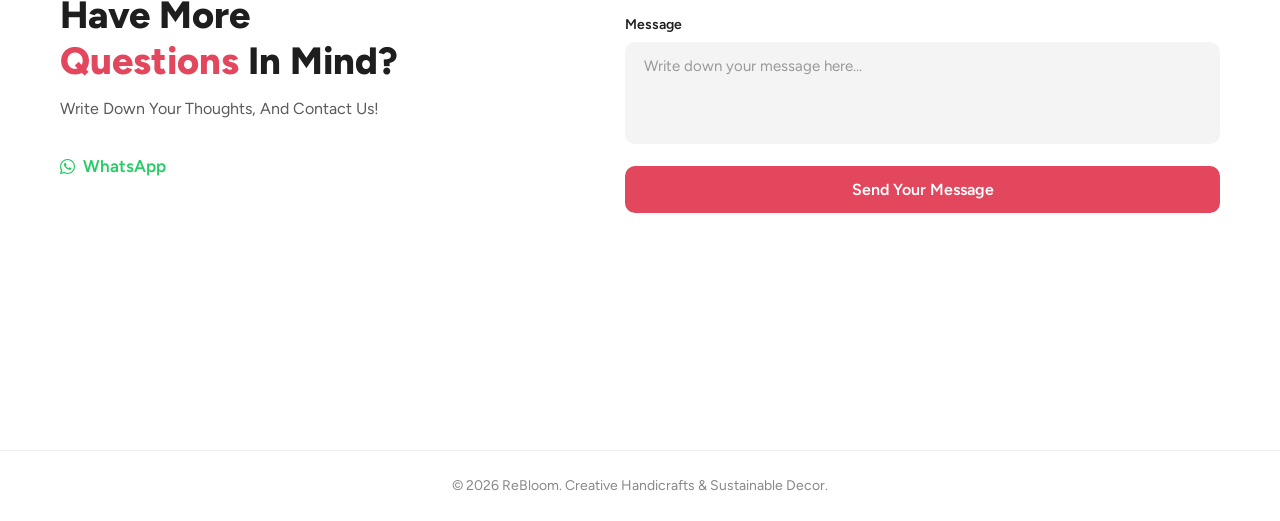
==== commit 2cf753f4: "langbtnfunc" ====
--- a/index.html
+++ b/index.html
@@ -14,7 +14,7 @@
     <link rel="stylesheet" href="assets/css/style.css">
 </head>
 <body>
-    <nav  class="navbar">
+    <nav class="navbar">
         <div class="nav_left">
             <a href="#home">
                 <img src="assets/images/Logo.png" alt="ReBloom Logo" class="logo_img">
@@ -23,21 +23,21 @@
         </div>
         
         <ul class="nav_mid">
-            <li><a href="#home" class="nav_link active">Home</a></li>
-            <li><a href="#about" class="nav_link">About</a></li>
-            <li><a href="#products" class="nav_link">Product</a></li>
-            <li><a href="#faq" class="nav_link">FAQ</a></li>
-            <li><a href="#contact" class="nav_link">Contact</a></li>
+            <li><a href="#home" class="nav_link active" data-i18n="nav_home">Home</a></li>
+            <li><a href="#about" class="nav_link" data-i18n="nav_about">About</a></li>
+            <li><a href="#products" class="nav_link" data-i18n="nav_products">Product</a></li>
+            <li><a href="#faq" class="nav_link" data-i18n="nav_faq">FAQ</a></li>
+            <li><a href="#contact" class="nav_link" data-i18n="nav_contact">Contact</a></li>
         </ul>
         
         <div class="nav_right">
             <div class="lang_switch">
-                <button type="button" class="lang_btn active">IDN</button>
-                <button type="button" class="lang_btn">ENG</button>
+                <button type="button" class="lang_btn" data-lang="IDN">IDN</button>
+                <button type="button" class="lang_btn active" data-lang="ENG">ENG</button>
             </div>
             <a href="receipt.html" class="btn_cart" aria-label="Shopping Cart">
               <i class="fa-solid fa-cart-shopping cart_icon"></i>
-              <span>Cart</span>
+              <span data-i18n="nav_cart">Cart</span>
             </a>
         </div>
     </nav>
@@ -50,8 +50,8 @@
             </div>
             <div class="hero_grid">
                 <div class="hero_left">
-                    <h2 class="hero_sub_title">Turning Waste Into<br>Something Beautiful</h2>
-                    <p class="hero_desc">
+                    <h2 class="hero_sub_title" data-i18n="hero_subtitle">Turning Waste Into<br>Something Beautiful</h2>
+                    <p class="hero_desc" data-i18n="hero_desc">
                         ReBloom creates beautiful handmade flower vases and bouquets from recycled plastic, combining elegance, sustainability, and creative craftsmanship.
                     </p>
                 </div>
@@ -61,8 +61,8 @@
                 </div>
                 
                 <div class="hero_right">
-                    <a href="#products" class="btn btn_primary hero_cta_btn">See Our Products</a>
-                    <p class="hero_desc right_desc">
+                    <a href="#products" class="btn btn_primary hero_cta_btn" data-i18n="hero_cta">See Our Products</a>
+                    <p class="hero_desc right_desc" data-i18n="hero_cta_sub">
                         Get one for Limited Time Pack now!
                     </p>
                 </div>
@@ -77,7 +77,7 @@
                     <div class="feat_icon">
                         <i class="fa-solid fa-recycle"></i>
                     </div>
-                    <span class="feat_txt">Environmentally friendly</span>
+                    <span class="feat_txt" data-i18n="feat_eco">Environmentally friendly</span>
                 </div>
                 
                 <div class="feat_divider"></div>
@@ -86,7 +86,7 @@
                     <div class="feat_icon">
                         <i class="fa-solid fa-hand-holding-heart"></i>
                     </div>
-                    <span class="feat_txt">Hand Made</span>
+                    <span class="feat_txt" data-i18n="feat_handmade">Hand Made</span>
                 </div>
                 
                 <div class="feat_divider"></div>
@@ -95,7 +95,7 @@
                     <div class="feat_icon">
                         <i class="fa-solid fa-money-bill-wave"></i>
                     </div>
-                    <span class="feat_txt">Affordable prices</span>
+                    <span class="feat_txt" data-i18n="feat_affordable">Affordable prices</span>
                 </div>
                 
                 <div class="feat_divider"></div>
@@ -104,7 +104,7 @@
                     <div class="feat_icon">
                         <i class="fa-solid fa-gift"></i>
                     </div>
-                    <span class="feat_txt">Suitable as a gift</span>
+                    <span class="feat_txt" data-i18n="feat_gift">Suitable as a gift</span>
                 </div>
             </div>
         </div>
@@ -119,17 +119,17 @@
             
             <div class="vm">
                 <div class="vm_block">
-                    <h3 class="vm_title">OUR VISION</h3>
-                    <p class="vm_txt">To create beautiful and unique handmade products while promoting creativity and environmental awareness.</p>
+                    <h3 class="vm_title" data-i18n="vision_title">OUR VISION</h3>
+                    <p class="vm_txt" data-i18n="vision_desc">To create beautiful and unique handmade products while promoting creativity and environmental awareness.</p>
                 </div>
                 
                 <div class="vm_block">
-                    <h3 class="vm_title">OUR MISION</h3>
+                    <h3 class="vm_title" data-i18n="mission_title">OUR MISION</h3>
                     <ol class="vm_list">
-                        <li>Reuse plastic waste into useful products.</li>
-                        <li>Create unique and creative handmade designs.</li>
-                        <li>Provide quality products made with care.</li>
-                        <li>Encourage people to care for the environment through creativity.</li>
+                        <li data-i18n="mission_item_1">Reuse plastic waste into useful products.</li>
+                        <li data-i18n="mission_item_2">Create unique and creative handmade designs.</li>
+                        <li data-i18n="mission_item_3">Provide quality products made with care.</li>
+                        <li data-i18n="mission_item_4">Encourage people to care for the environment through creativity.</li>
                     </ol>
                 </div>
             </div>
@@ -139,8 +139,8 @@
     <section class="about_sec" id="about">
         <div class="container about_box">
             <div class="about">
-                <h2 class="about_title">OUR <span class="hl_red">ORIGIN</span></h2>
-                <p class="about_txt">
+                <h2 class="about_title" data-i18n="origin_title">OUR <span class="hl_red">ORIGIN</span></h2>
+                <p class="about_txt" data-i18n="origin_desc">
                     We create beautiful handmade flower vases from recycled plastic, turning simple materials into unique and creative decorations. Each piece is carefully handcrafted with love and creativity while helping reduce plastic waste.
                 </p>
             </div>
@@ -157,29 +157,29 @@
     <section class="why_sec">
         <div class="container">
             <div class="why_header">
-                <h2 class="why_heading">Why Choose Us</h2>
+                <h2 class="why_heading" data-i18n="why_title">Why Choose Us</h2>
                 <div class="why_underline"></div>
             </div>
             
             <div class="why_grid">
                 <div class="why_item">
                     <span class="why_num">01.</span>
-                    <p class="why_txt">Transforming waste plastic into beautiful, aesthetic products to help environment.</p>
+                    <p class="why_txt" data-i18n="why_item_1">Transforming waste plastic into beautiful, aesthetic products to help environment.</p>
                 </div>
                 
                 <div class="why_item">
                     <span class="why_num">03.</span>
-                    <p class="why_txt">Our products are suitable as gifts for loved ones on various occasions.</p>
+                    <p class="why_txt" data-i18n="why_item_3">Our products are suitable as gifts for loved ones on various occasions.</p>
                 </div>
                 
                 <div class="why_item">
                     <span class="why_num">02.</span>
-                    <p class="why_txt">Each flower and vase is crafted with creativity and exceptional touch, giving it a unique character.</p>
+                    <p class="why_txt" data-i18n="why_item_2">Each flower and vase is crafted with creativity and exceptional touch, giving it a unique character.</p>
                 </div>
                 
                 <div class="why_item">
                     <span class="why_num">04.</span>
-                    <p class="why_txt">Get unique handmade products at prices that won't break the bank.</p>
+                    <p class="why_txt" data-i18n="why_item_4">Get unique handmade products at prices that won't break the bank.</p>
                 </div>
             </div>
         </div>
@@ -187,7 +187,7 @@
 
     <section class="prod_sec" id="products">
         <div class="container">
-            <h2 class="prod_heading">Explore More Into Our <span class="hl_red">Products</span></h2>
+            <h2 class="prod_heading" data-i18n="products_title">Explore More Into Our <span class="hl_red">Products</span></h2>
             
             <div class="prod_grid">
                 <div class="prod_card">
@@ -196,17 +196,17 @@
                             <i class="fa-solid fa-spa"></i>
                         </div>
                     </div>
-                    <h3 class="prod_title">Flower Pot Regular</h3>
-                    <p class="prod_sub">Bring beauty and a warm atmosphere into your space with our signature handcrafted recycled plastic floral pot. Select and request your preferred flower and pot colors.</p>
+                    <h3 class="prod_title" data-i18n="prod_1_title">Flower Pot Regular</h3>
+                    <p class="prod_sub" data-i18n="prod_1_desc">Bring beauty and a warm atmosphere into your space with our signature handcrafted recycled plastic floral pot. Select and request your preferred flower and pot colors.</p>
                     <ul class="prod_feats">
-                        <li><i class="fa-solid fa-check"></i> Premium Quality Materials</li>
-                        <li><i class="fa-solid fa-check"></i> Request Any Color You Love For Flower</li>
-                        <li><i class="fa-solid fa-check"></i> Affordable Prices</li>
+                        <li><i class="fa-solid fa-check"></i> <span data-i18n="prod_feat_quality">Premium Quality Materials</span></li>
+                        <li><i class="fa-solid fa-check"></i> <span data-i18n="prod_feat_color">Request Any Color You Love For Flower</span></li>
+                        <li><i class="fa-solid fa-check"></i> <span data-i18n="prod_feat_price">Affordable Prices</span></li>
                     </ul>
                     <div class="prod_price">
-                        Rp 10.000,00 <span>/ pcs</span>
-                    </div>
-                    <a href="product.html" class="btn btn_primary prod_btn">Order Product</a>
+                        Rp 10.000,00 <span data-i18n="prod_pack_suffix">/ pack</span>
+                    </div>
+                    <a href="product.html" class="btn btn_primary prod_btn" data-i18n="prod_order_btn">Order Product</a>
                 </div>
 
                 <div class="prod_card">
@@ -215,18 +215,18 @@
                             <i class="fa-solid fa-seedling"></i>
                         </div>
                     </div>
-                    <h3 class="prod_title">Flower Bird Gift</h3>
-                    <p class="prod_sub">A charming handcrafted recycled floral arrangement paired with a custom Birthday Card & Envelope—perfect for gifting to someone special.</p>
+                    <h3 class="prod_title" data-i18n="prod_2_title">Flower Bird Gift</h3>
+                    <p class="prod_sub" data-i18n="prod_2_desc">A charming handcrafted recycled floral arrangement paired with a custom Birthday Card & Envelope—perfect for gifting to someone special.</p>
                     <ul class="prod_feats">
-                        <li><i class="fa-solid fa-check"></i> Premium Quality Materials</li>
-                        <li><i class="fa-solid fa-check"></i> Request Any Color You Love For Flower</li>
-                        <li><i class="fa-solid fa-check"></i> Affordable Prices</li>
-                        <li><i class="fa-solid fa-check"></i> <span>Birthday Card & Envelope</span></li>
+                        <li><i class="fa-solid fa-check"></i> <span data-i18n="prod_feat_quality">Premium Quality Materials</span></li>
+                        <li><i class="fa-solid fa-check"></i> <span data-i18n="prod_feat_color">Request Any Color You Love For Flower</span></li>
+                        <li><i class="fa-solid fa-check"></i> <span data-i18n="prod_feat_price">Affordable Prices</span></li>
+                        <li><i class="fa-solid fa-check"></i> <span data-i18n="prod_feat_card">Birthday Card & Envelope</span></li>
                     </ul>
                     <div class="prod_price">
-                        Rp 12.000,00 <span>/ pcs</span>
-                    </div>
-                    <a href="product_2.html" class="btn btn_primary prod_btn">Order Product</a>
+                        Rp 12.000,00 <span data-i18n="prod_pack_suffix">/ pack</span>
+                    </div>
+                    <a href="product_2.html" class="btn btn_primary prod_btn" data-i18n="prod_order_btn">Order Product</a>
                 </div>
 
                 <div class="prod_card">
@@ -235,18 +235,18 @@
                             <i class="fa-solid fa-gift"></i>
                         </div>
                     </div>
-                    <h3 class="prod_title">Lamp Flower Pot</h3>
-                    <p class="prod_sub">Illuminate your room with our handcrafted recycled floral vase enhanced with warm, cute LED fairy lights and custom petal colors.</p>
+                    <h3 class="prod_title" data-i18n="prod_3_title">Lamp Flower Pot</h3>
+                    <p class="prod_sub" data-i18n="prod_3_desc">Illuminate your room with our handcrafted recycled floral vase enhanced with warm, cute LED fairy lights and custom petal colors.</p>
                     <ul class="prod_feats">
-                        <li><i class="fa-solid fa-check"></i> Premium Quality Materials</li>
-                        <li><i class="fa-solid fa-check"></i> Request Any Color You Love For Flower</li>
-                        <li><i class="fa-solid fa-check"></i> Affordable Prices</li>
-                        <li><i class="fa-solid fa-check"></i> <span>Cute LED Lights</span></li>
+                        <li><i class="fa-solid fa-check"></i> <span data-i18n="prod_feat_quality">Premium Quality Materials</span></li>
+                        <li><i class="fa-solid fa-check"></i> <span data-i18n="prod_feat_color">Request Any Color You Love For Flower</span></li>
+                        <li><i class="fa-solid fa-check"></i> <span data-i18n="prod_feat_price">Affordable Prices</span></li>
+                        <li><i class="fa-solid fa-check"></i> <span data-i18n="prod_feat_led">Cute LED Lights</span></li>
                     </ul>
                     <div class="prod_price">
-                        Rp 15.000,00 <span>/ pcs</span>
-                    </div>
-                    <a href="product_3.html" class="btn btn_primary prod_btn">Order Product</a>
+                        Rp 15.000,00 <span data-i18n="prod_pack_suffix">/ pack</span>
+                    </div>
+                    <a href="product_3.html" class="btn btn_primary prod_btn" data-i18n="prod_order_btn">Order Product</a>
                 </div>
             </div>
         </div>
@@ -254,47 +254,47 @@
 
     <section class="faq_sec" id="faq">
         <div class="container">
-            <h2 class="faq_heading"><span class="hl_red">Questions</span> Asked By<br>Our Customers</h2>
-            <p class="faq_sub">A lot of people have been asking us about this and that, please read to find the same issues below.</p>
+            <h2 class="faq_heading" data-i18n="faq_title"><span class="hl_red">Questions</span> Asked By<br>Our Customers</h2>
+            <p class="faq_sub" data-i18n="faq_desc">A lot of people have been asking us about this and that, please read to find the same issues below.</p>
             
             <div class="faq_box">
                 <div class="faq_item active">
                     <div class="faq_q">
-                        <span>What payment methods do you accept?</span>
+                        <span data-i18n="faq_q_1">What payment methods do you accept?</span>
                         <i class="fa-solid fa-chevron-up faq_icon"></i>
                     </div>
                     <div class="faq_a">
-                        <p>ReBloom operates exclusively through Pre-Order and Cash on Delivery (COD) / Cash Only. All orders are handcrafted with care and confirmed directly with our admin via WhatsApp upon checkout.</p>
+                        <p data-i18n="faq_a_1">ReBloom operates exclusively through Pre-Order and Cash on Delivery (COD) / Cash Only. All orders are handcrafted with care and confirmed directly with our admin via WhatsApp upon checkout.</p>
                     </div>
                 </div>
 
                 <div class="faq_item">
                     <div class="faq_q">
-                        <span>Can I request the color of the flower and pot?</span>
+                        <span data-i18n="faq_q_2">Can I request the color of the flower and pot?</span>
                         <i class="fa-solid fa-chevron-right faq_icon"></i>
                     </div>
                     <div class="faq_a">
-                        <p>Unfortunately, we only offer four custom color palettes for the flower petals.</p>
+                        <p data-i18n="faq_a_2">Unfortunately, we only offer four custom color palettes for the flower petals.</p>
                     </div>
                 </div>
 
                 <div class="faq_item">
                     <div class="faq_q">
-                        <span>How long does it take to make the product?</span>
+                        <span data-i18n="faq_q_3">How long does it take to make the product?</span>
                         <i class="fa-solid fa-chevron-right faq_icon"></i>
                     </div>
                     <div class="faq_a">
-                        <p>Crafting takes approximately 2-4 business days depending on order volume and the intricacy of your custom request.</p>
+                        <p data-i18n="faq_a_3">Crafting takes approximately 2-4 business days depending on order volume and the intricacy of your custom request.</p>
                     </div>
                 </div>
 
                 <div class="faq_item">
                     <div class="faq_q">
-                        <span>Are the products made from recycled plastic bottles?</span>
+                        <span data-i18n="faq_q_4">Are the products made from recycled plastic bottles?</span>
                         <i class="fa-solid fa-chevron-right faq_icon"></i>
                     </div>
                     <div class="faq_a">
-                        <p>Yes, 100% of our materials are sourced from thoroughly cleaned, processed post-consumer recycled plastic bottles.</p>
+                        <p data-i18n="faq_a_4">Yes, 100% of our materials are sourced from thoroughly cleaned, processed post-consumer recycled plastic bottles.</p>
                     </div>
                 </div>
             </div>
@@ -308,8 +308,8 @@
                     <img src="assets/images/Logo.png" alt="ReBloom Logo" class="contact_logo">
                     <span class="contact_logo_txt">ReBloom</span>
                 </div>
-                <h2 class="contact_title">Have More<br><span class="hl_red">Questions</span> In Mind?</h2>
-                <p class="contact_sub">Write Down Your Thoughts, And Contact Us!</p>
+                <h2 class="contact_title" data-i18n="contact_title">Have More<br><span class="hl_red">Questions</span> In Mind?</h2>
+                <p class="contact_sub" data-i18n="contact_sub">Write Down Your Thoughts, And Contact Us!</p>
                 
                 <a href="whatsapp://send?phone=6285955044663" target="_blank" rel="noopener noreferrer" class="contact_wa_btn">
                     <i class="fa-brands fa-whatsapp"></i> WhatsApp
@@ -320,19 +320,19 @@
                 <form class="contact_form" id="contact_form">
                     <div class="form_row">
                         <div class="form_grp">
-                            <label class="form_lbl" for="user_name">Your Name</label>
-                            <input type="text" id="user_name" class="form_inp" placeholder="Your full name..." required>
+                            <label class="form_lbl" for="user_name" data-i18n="contact_name_lbl">Your Name</label>
+                            <input type="text" id="user_name" class="form_inp" placeholder="Your full name..." data-i18n-placeholder="contact_name_placeholder" required>
                         </div>
                         <div class="form_grp">
-                            <label class="form_lbl" for="user_email">Email Address</label>
-                            <input type="email" id="user_email" class="form_inp" placeholder="Your email address..." required>
+                            <label class="form_lbl" for="user_email" data-i18n="contact_email_lbl">Email Address</label>
+                            <input type="email" id="user_email" class="form_inp" placeholder="Your email address..." data-i18n-placeholder="contact_email_placeholder" required>
                         </div>
                     </div>
                     <div class="form_grp">
-                        <label class="form_lbl" for="user_msg">Message</label>
-                        <textarea id="user_msg" class="form_inp form_txt" placeholder="Write down your message here..." rows="4" required></textarea>
-                    </div>
-                    <button type="submit" class="btn btn_primary contact_submit_btn">Send Your Message</button>
+                        <label class="form_lbl" for="user_msg" data-i18n="contact_msg_lbl">Message</label>
+                        <textarea id="user_msg" class="form_inp form_txt" placeholder="Write down your message here..." data-i18n-placeholder="contact_msg_placeholder" rows="4" required></textarea>
+                    </div>
+                    <button type="submit" class="btn btn_primary contact_submit_btn" data-i18n="contact_submit_btn">Send Your Message</button>
                 </form>
             </div>
         </div>
@@ -340,10 +340,10 @@
 
     <footer class="footer">
         <div class="container">
-            <p class="footer_txt">&copy; 2026 ReBloom. Creative Handicrafts &amp; Sustainable Decor.</p>
+            <p class="footer_txt" data-i18n="footer_copy">&copy; 2026 ReBloom. Creative Handicrafts &amp; Sustainable Decor.</p>
         </div>
     </footer>
 
     <script src="assets/js/script.js"></script>
 </body>
-</html>
+</html>
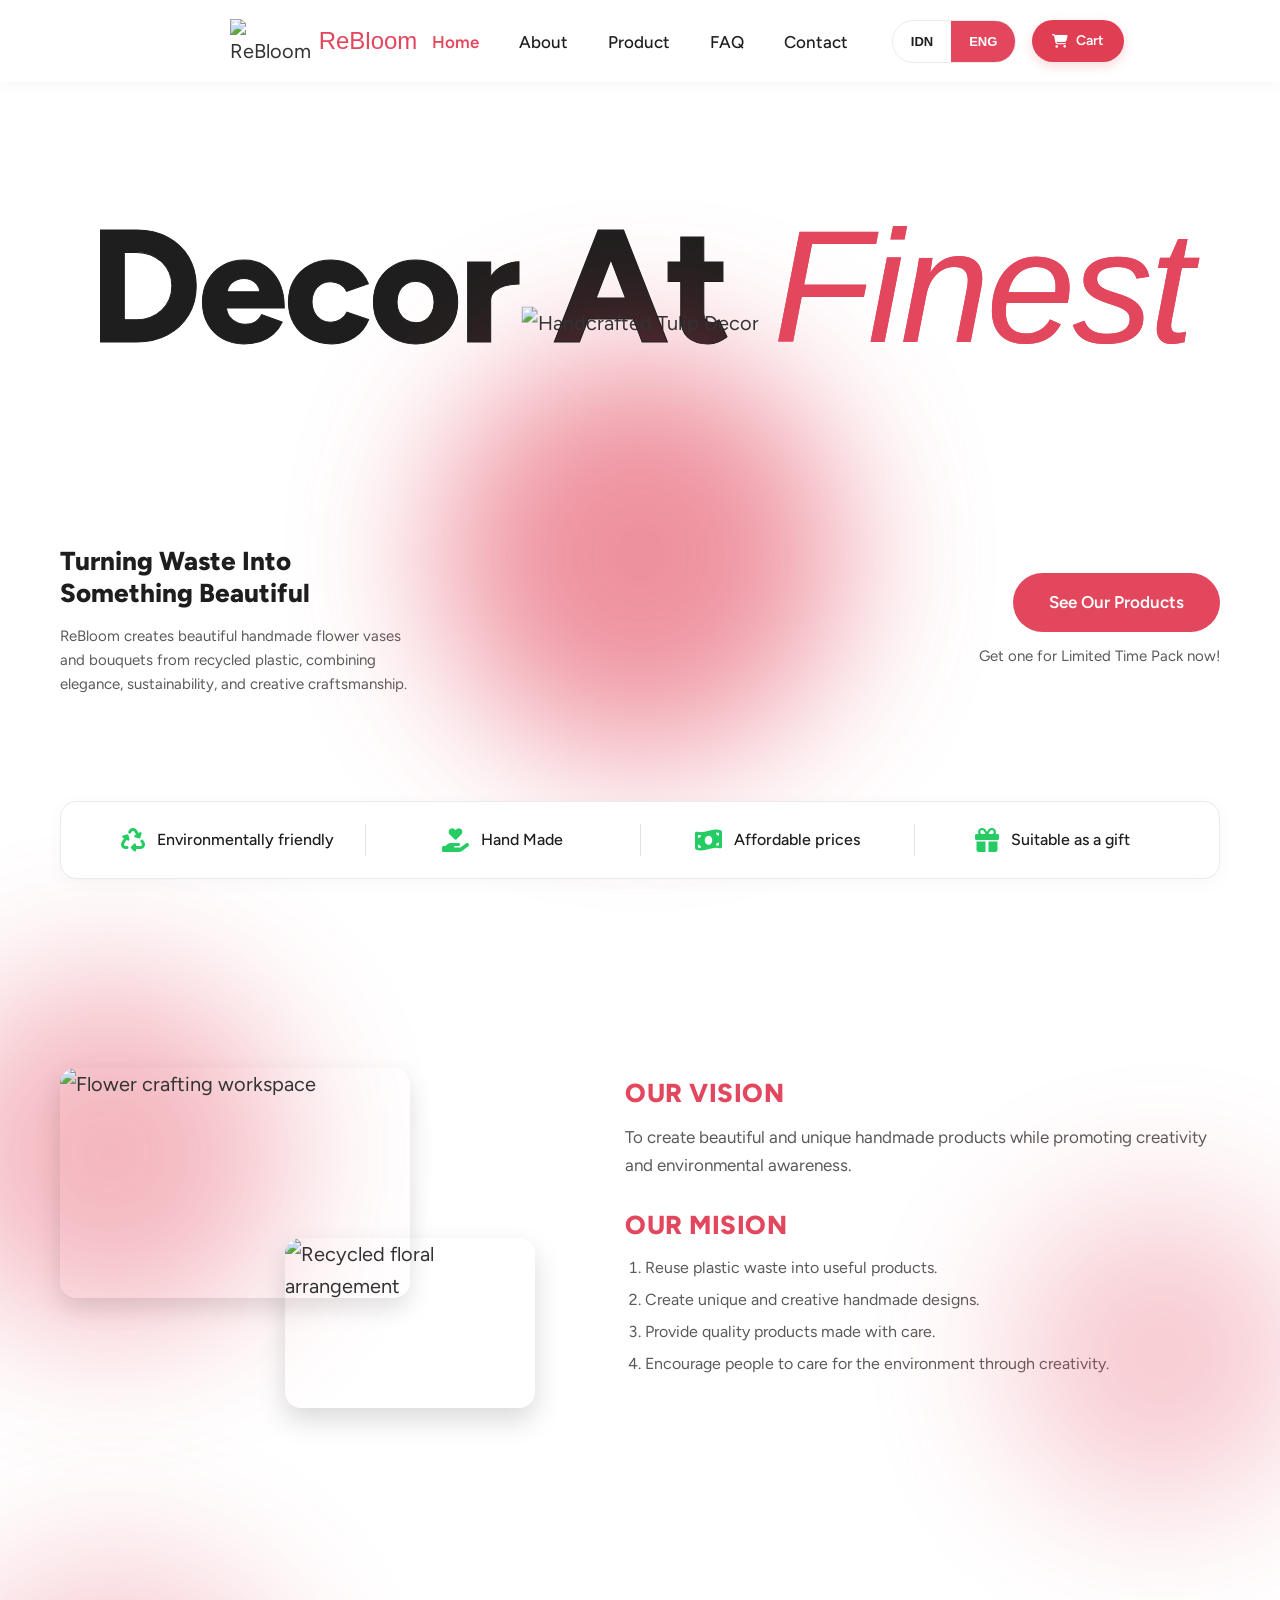
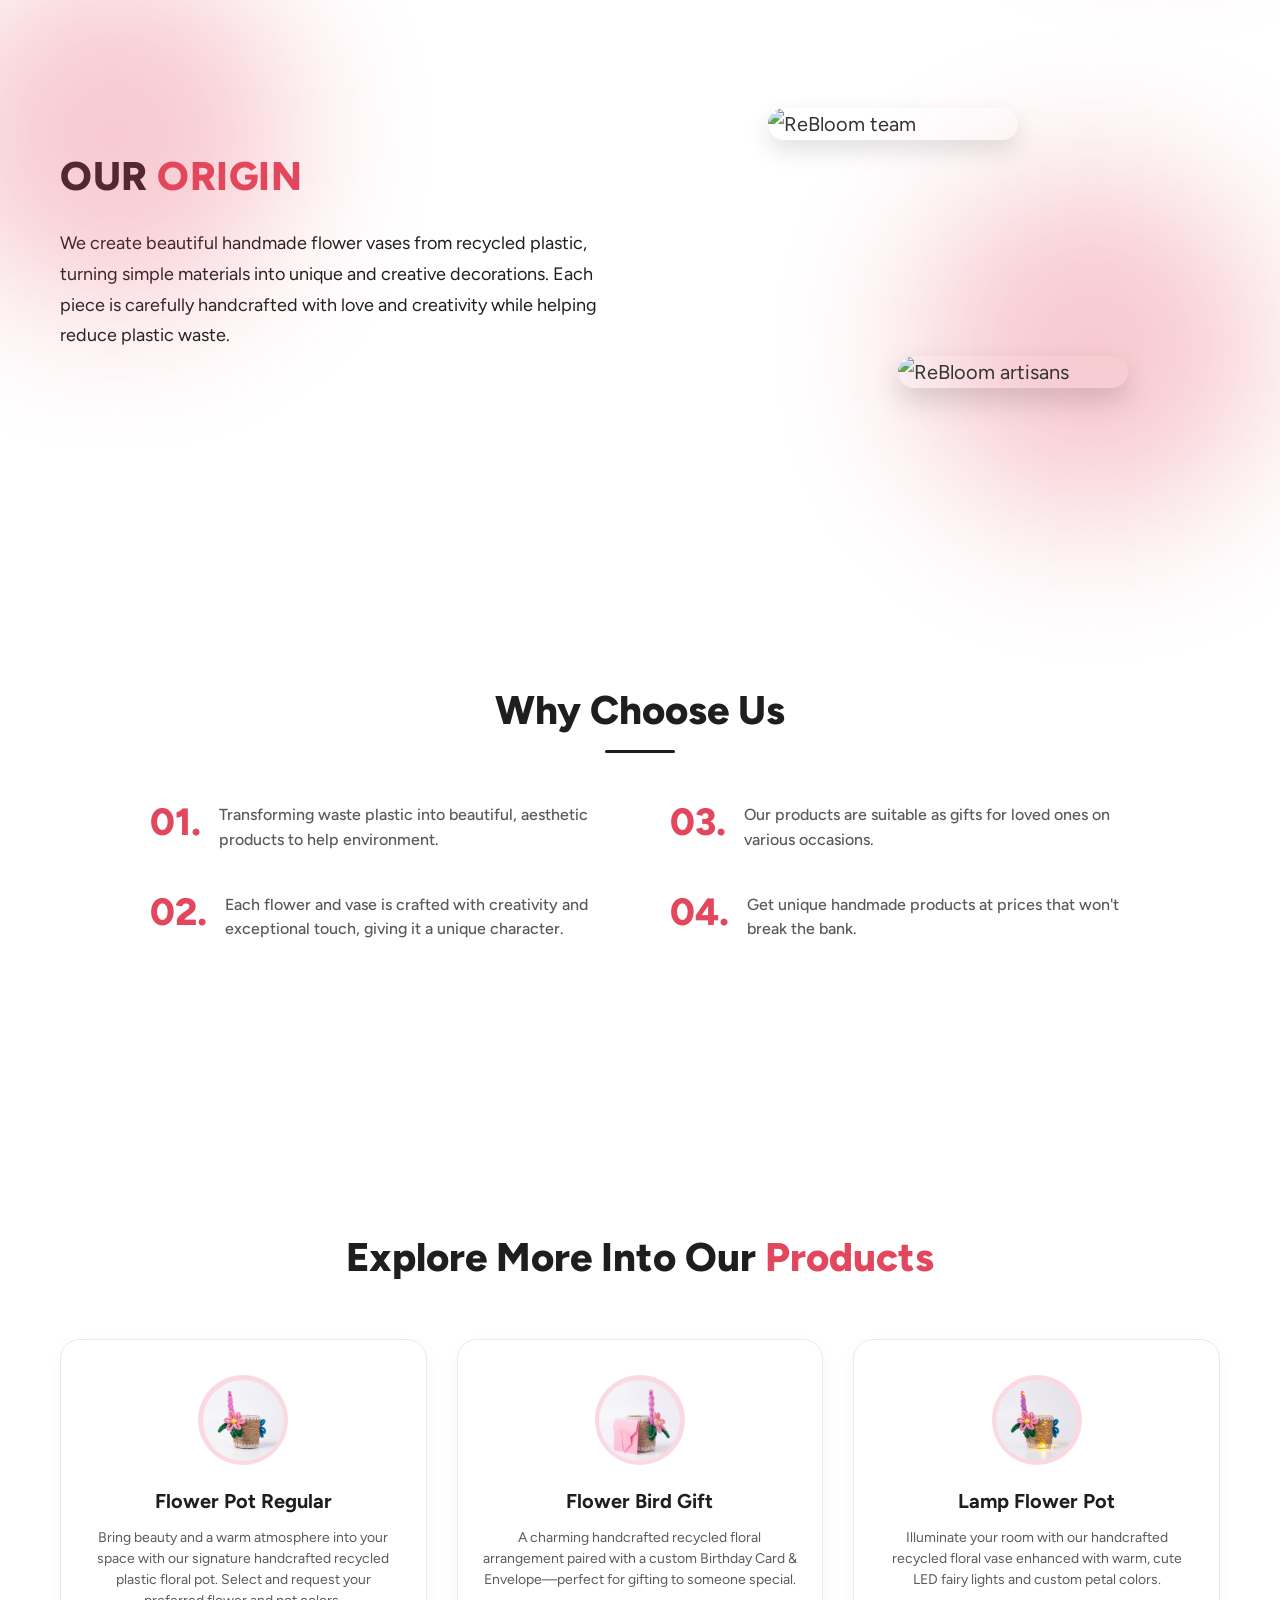
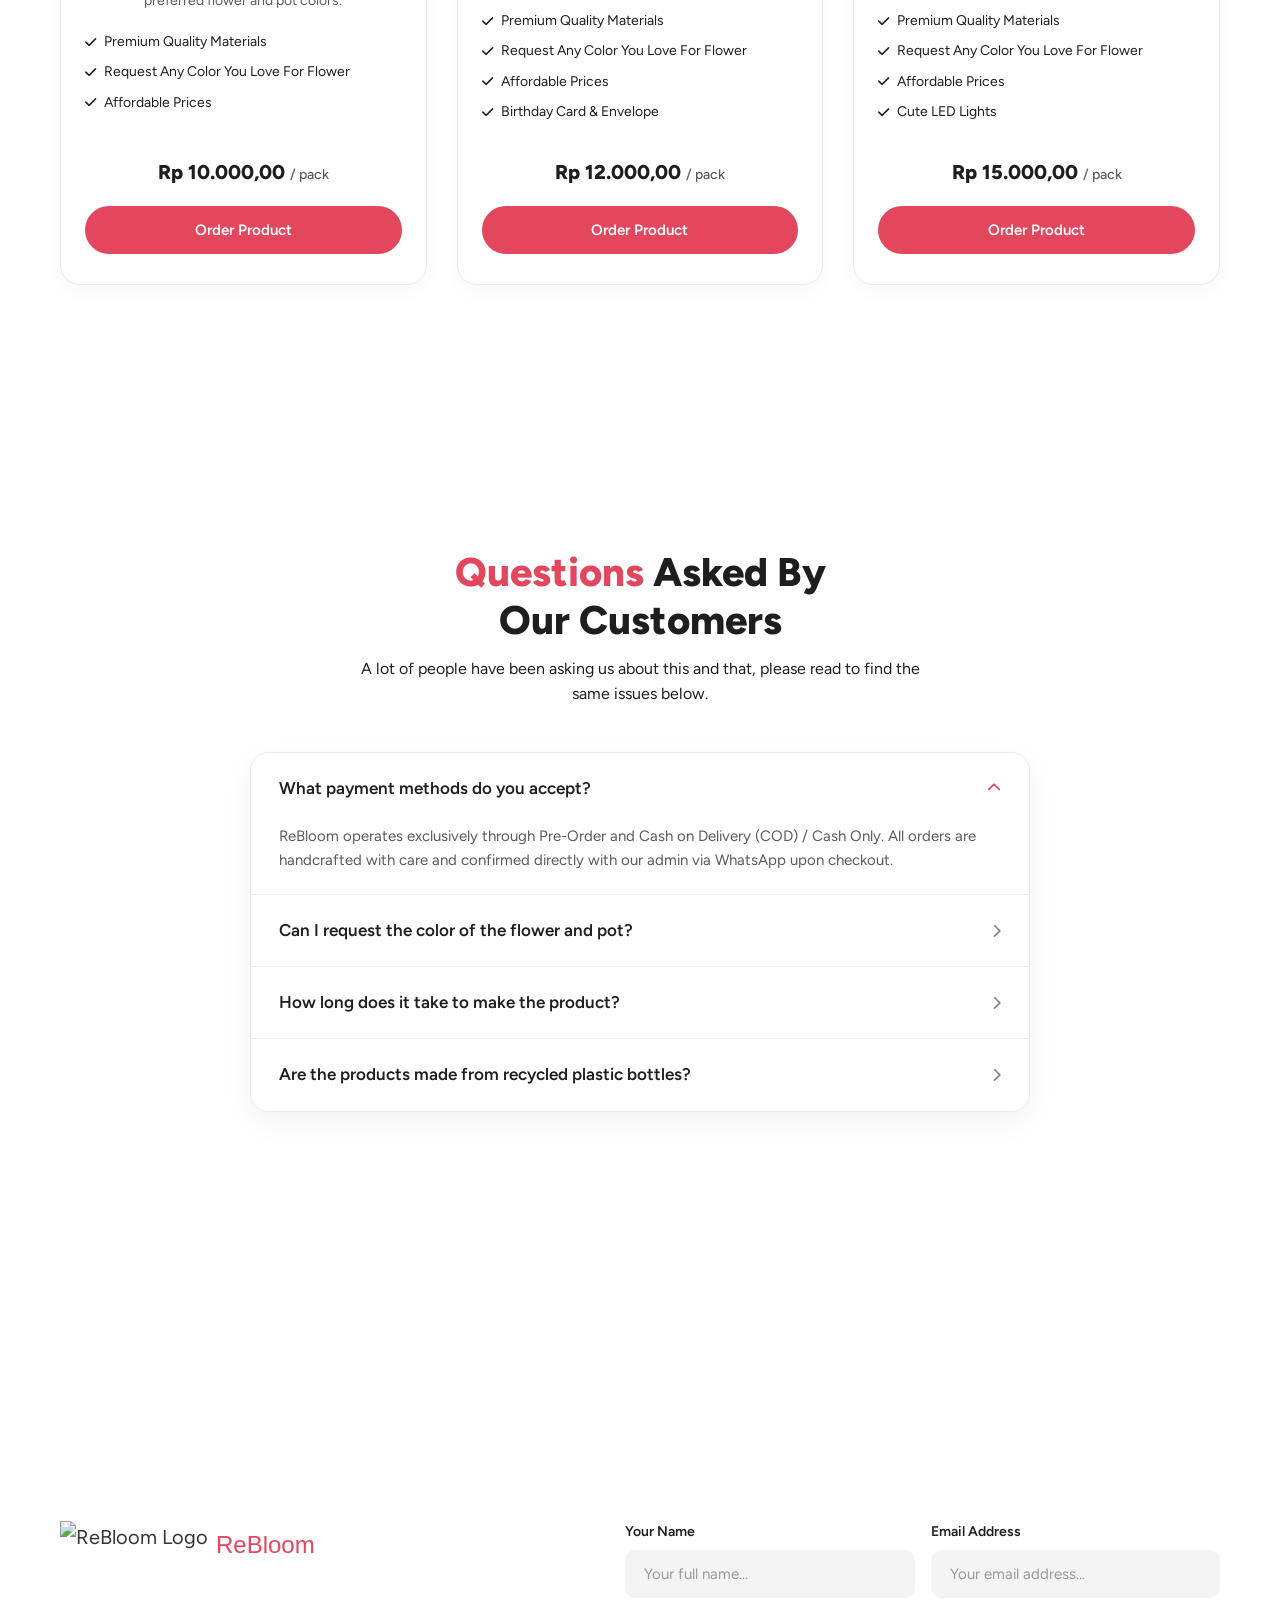
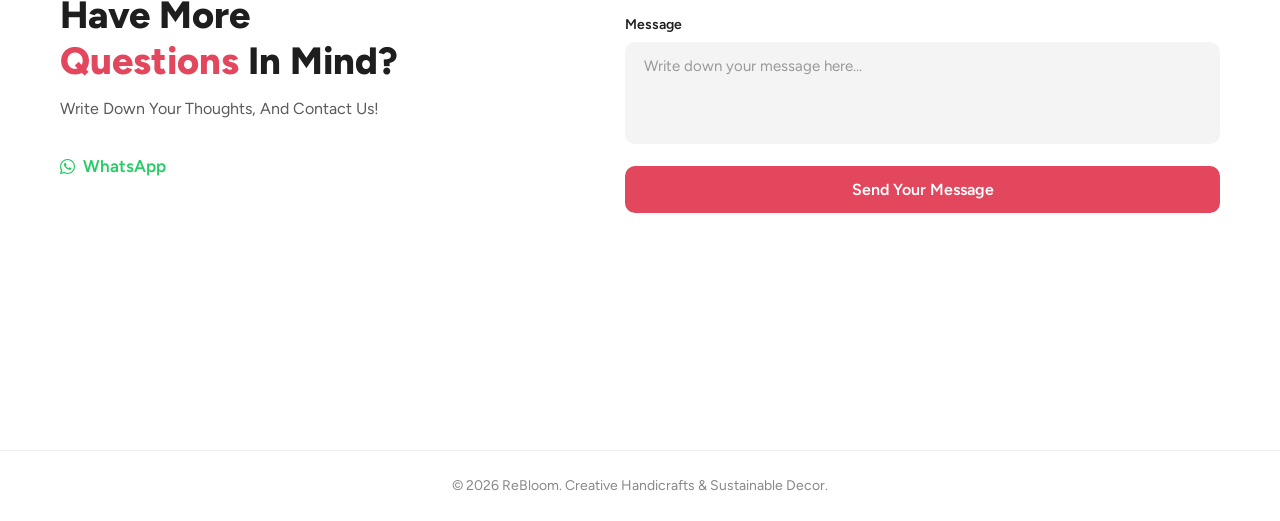
==== commit 722b3578: "prodthumbfix" ====
--- a/index.html
+++ b/index.html
@@ -1,5 +1,6 @@
 <!DOCTYPE html>
 <html lang="en">
+<!-- Bagian head memuat metadata dokumen, pemanggilan font eksternal, dan tautan stylesheet. -->
 <head>
     <meta charset="UTF-8">
     <meta name="viewport" content="width=device-width, initial-scale=1.0">
@@ -14,6 +15,7 @@
     <link rel="stylesheet" href="assets/css/style.css">
 </head>
 <body>
+    <!-- Bagian navigasi utama yang memuat logo, menu tautan halaman, pengalih bahasa, dan tombol keranjang belanja. -->
     <nav class="navbar">
         <div class="nav_left">
             <a href="#home">
@@ -42,6 +44,7 @@
         </div>
     </nav>
 
+    <!-- Section hero yang menampilkan judul promosi utama, foto produk unggulan, dan ajakan bertindak (CTA). -->
     <section class="hero_sec" id="home">
         <div class="container hero_container">
             <div class="headline_wrapper">
@@ -70,6 +73,7 @@
         </div>
     </section>
 
+    <!-- Bagian fitur unggulan yang menyoroti kelebihan produk seperti ramah lingkungan dan harga terjangkau. -->
     <div class="feat_wrap">
         <div class="container feat">
             <div class="feat_bar">
@@ -110,6 +114,7 @@
         </div>
     </div>
 
+    <!-- Section visi dan misi yang memaparkan tujuan jangka panjang serta dedikasi ReBloom terhadap lingkungan. -->
     <section class="vm_sec" id="vision">
         <div class="container vm_box">
             <div class="vm_media">
@@ -136,6 +141,7 @@
         </div>
     </section>
 
+    <!-- Section tentang kami yang menguraikan kisah asal-usul dan filosofi di balik pembuatan produk kerajinan. -->
     <section class="about_sec" id="about">
         <div class="container about_box">
             <div class="about">
@@ -154,6 +160,7 @@
         </div>
     </section>
 
+    <!-- Section alasan memilih produk ReBloom yang merangkum empat keunggulan utama bagi pembeli. -->
     <section class="why_sec">
         <div class="container">
             <div class="why_header">
@@ -185,6 +192,7 @@
         </div>
     </section>
 
+    <!-- Section katalog produk yang memuat daftar varian pot bunga beserta detail spesifikasi dan harga. -->
     <section class="prod_sec" id="products">
         <div class="container">
             <h2 class="prod_heading" data-i18n="products_title">Explore More Into Our <span class="hl_red">Products</span></h2>
@@ -193,7 +201,8 @@
                 <div class="prod_card">
                     <div class="prod_thumb_box">
                         <div class="prod_thumb_circle">
-                            <i class="fa-solid fa-spa"></i>
+                            <!-- <i class="fa-solid fa-spa"></i> -->
+                             <img src="assets/images/Product_1_square.jpg" alt="Flower Pot Regular" class="prod_thumb_img_box">
                         </div>
                     </div>
                     <h3 class="prod_title" data-i18n="prod_1_title">Flower Pot Regular</h3>
@@ -201,7 +210,7 @@
                     <ul class="prod_feats">
                         <li><i class="fa-solid fa-check"></i> <span data-i18n="prod_feat_quality">Premium Quality Materials</span></li>
                         <li><i class="fa-solid fa-check"></i> <span data-i18n="prod_feat_color">Request Any Color You Love For Flower</span></li>
-                        <li><i class="fa-solid fa-check"></i> <span data-i18n="prod_feat_price">Affordable Prices</span></li>
+                        <li><i class="fa-solid fa-check"></i> <span data-i18n="prod_feat_price" class="prod_span_1">Affordable Prices</span></li>
                     </ul>
                     <div class="prod_price">
                         Rp 10.000,00 <span data-i18n="prod_pack_suffix">/ pack</span>
@@ -212,7 +221,8 @@
                 <div class="prod_card">
                     <div class="prod_thumb_box">
                         <div class="prod_thumb_circle">
-                            <i class="fa-solid fa-seedling"></i>
+                            <!-- <i class="fa-solid fa-seedling"></i> -->
+                             <img src="assets/images/Product_2_square.jpg" alt="Flower Bird Gift" class="prod_thumb_img_box">
                         </div>
                     </div>
                     <h3 class="prod_title" data-i18n="prod_2_title">Flower Bird Gift</h3>
@@ -221,7 +231,7 @@
                         <li><i class="fa-solid fa-check"></i> <span data-i18n="prod_feat_quality">Premium Quality Materials</span></li>
                         <li><i class="fa-solid fa-check"></i> <span data-i18n="prod_feat_color">Request Any Color You Love For Flower</span></li>
                         <li><i class="fa-solid fa-check"></i> <span data-i18n="prod_feat_price">Affordable Prices</span></li>
-                        <li><i class="fa-solid fa-check"></i> <span data-i18n="prod_feat_card">Birthday Card & Envelope</span></li>
+                        <li><i class="fa-solid fa-check"></i> <span data-i18n="prod_feat_card" class="prod_span_2">Birthday Card & Envelope</span></li>
                     </ul>
                     <div class="prod_price">
                         Rp 12.000,00 <span data-i18n="prod_pack_suffix">/ pack</span>
@@ -232,7 +242,8 @@
                 <div class="prod_card">
                     <div class="prod_thumb_box">
                         <div class="prod_thumb_circle">
-                            <i class="fa-solid fa-gift"></i>
+                            <!-- <i class="fa-solid fa-gift"></i> -->
+                             <img src="assets/images/Product_3_square.jpg" alt="Lamp Flower Pot" class="prod_thumb_img_box">
                         </div>
                     </div>
                     <h3 class="prod_title" data-i18n="prod_3_title">Lamp Flower Pot</h3>
@@ -241,7 +252,7 @@
                         <li><i class="fa-solid fa-check"></i> <span data-i18n="prod_feat_quality">Premium Quality Materials</span></li>
                         <li><i class="fa-solid fa-check"></i> <span data-i18n="prod_feat_color">Request Any Color You Love For Flower</span></li>
                         <li><i class="fa-solid fa-check"></i> <span data-i18n="prod_feat_price">Affordable Prices</span></li>
-                        <li><i class="fa-solid fa-check"></i> <span data-i18n="prod_feat_led">Cute LED Lights</span></li>
+                        <li><i class="fa-solid fa-check"></i> <span data-i18n="prod_feat_led" class="prod_span_3">Cute LED Lights</span></li>
                     </ul>
                     <div class="prod_price">
                         Rp 15.000,00 <span data-i18n="prod_pack_suffix">/ pack</span>
@@ -252,6 +263,7 @@
         </div>
     </section>
 
+    <!-- Section FAQ yang menyajikan daftar pertanyaan yang sering diajukan pelanggan dalam bentuk akordeon interaktif. -->
     <section class="faq_sec" id="faq">
         <div class="container">
             <h2 class="faq_heading" data-i18n="faq_title"><span class="hl_red">Questions</span> Asked By<br>Our Customers</h2>
@@ -301,6 +313,7 @@
         </div>
     </section>
 
+    <!-- Section kontak yang menyediakan tautan langsung ke WhatsApp dan formulir pengiriman pesan. -->
     <section class="contact_sec" id="contact">
         <div class="container contact_box">
             <div class="contact_left">
@@ -317,6 +330,7 @@
             </div>
             
             <div class="contact_right">
+                <!-- Formulir kontak interaktif untuk menerima masukan nama, email, dan pesan dari calon pembeli. -->
                 <form class="contact_form" id="contact_form">
                     <div class="form_row">
                         <div class="form_grp">
@@ -338,12 +352,14 @@
         </div>
     </section>
 
+    <!-- Bagian footer penutup halaman yang memuat hak cipta resmi ReBloom. -->
     <footer class="footer">
         <div class="container">
             <p class="footer_txt" data-i18n="footer_copy">&copy; 2026 ReBloom. Creative Handicrafts &amp; Sustainable Decor.</p>
         </div>
     </footer>
 
+    <!-- Pemanggilan skrip JavaScript eksternal untuk mengelola seluruh interaktivitas halaman web. -->
     <script src="assets/js/script.js"></script>
 </body>
 </html>
--- a/assets/css/style.css
+++ b/assets/css/style.css
@@ -739,7 +739,9 @@
     transform: translateY(-5px);
     box-shadow: 0 12px 28px rgba(0, 0, 0, 0.08);
 
-    .prod_feats li span {
+    .prod_feats li .prod_span_1, 
+    .prod_feats li .prod_span_2, 
+    .prod_feats li .prod_span_3 {
         font-weight: 650;
         color: #E3475D;
     }
@@ -756,11 +758,18 @@
     height: 90px;
     border-radius: 50%;
     background-color: #f5b0c47b;
-    color: #E3475D;
+    /* color: #E3475D; */
     display: flex;
     align-items: center;
     justify-content: center;
-    font-size: 34px;
+    /* font-size: 34px; */
+}
+
+.prod_thumb_img_box {
+    width: 90%;
+    height: auto;
+    border-radius: 999px;
+    /* margin-bottom: 20px; */
 }
 
 .prod_title {
